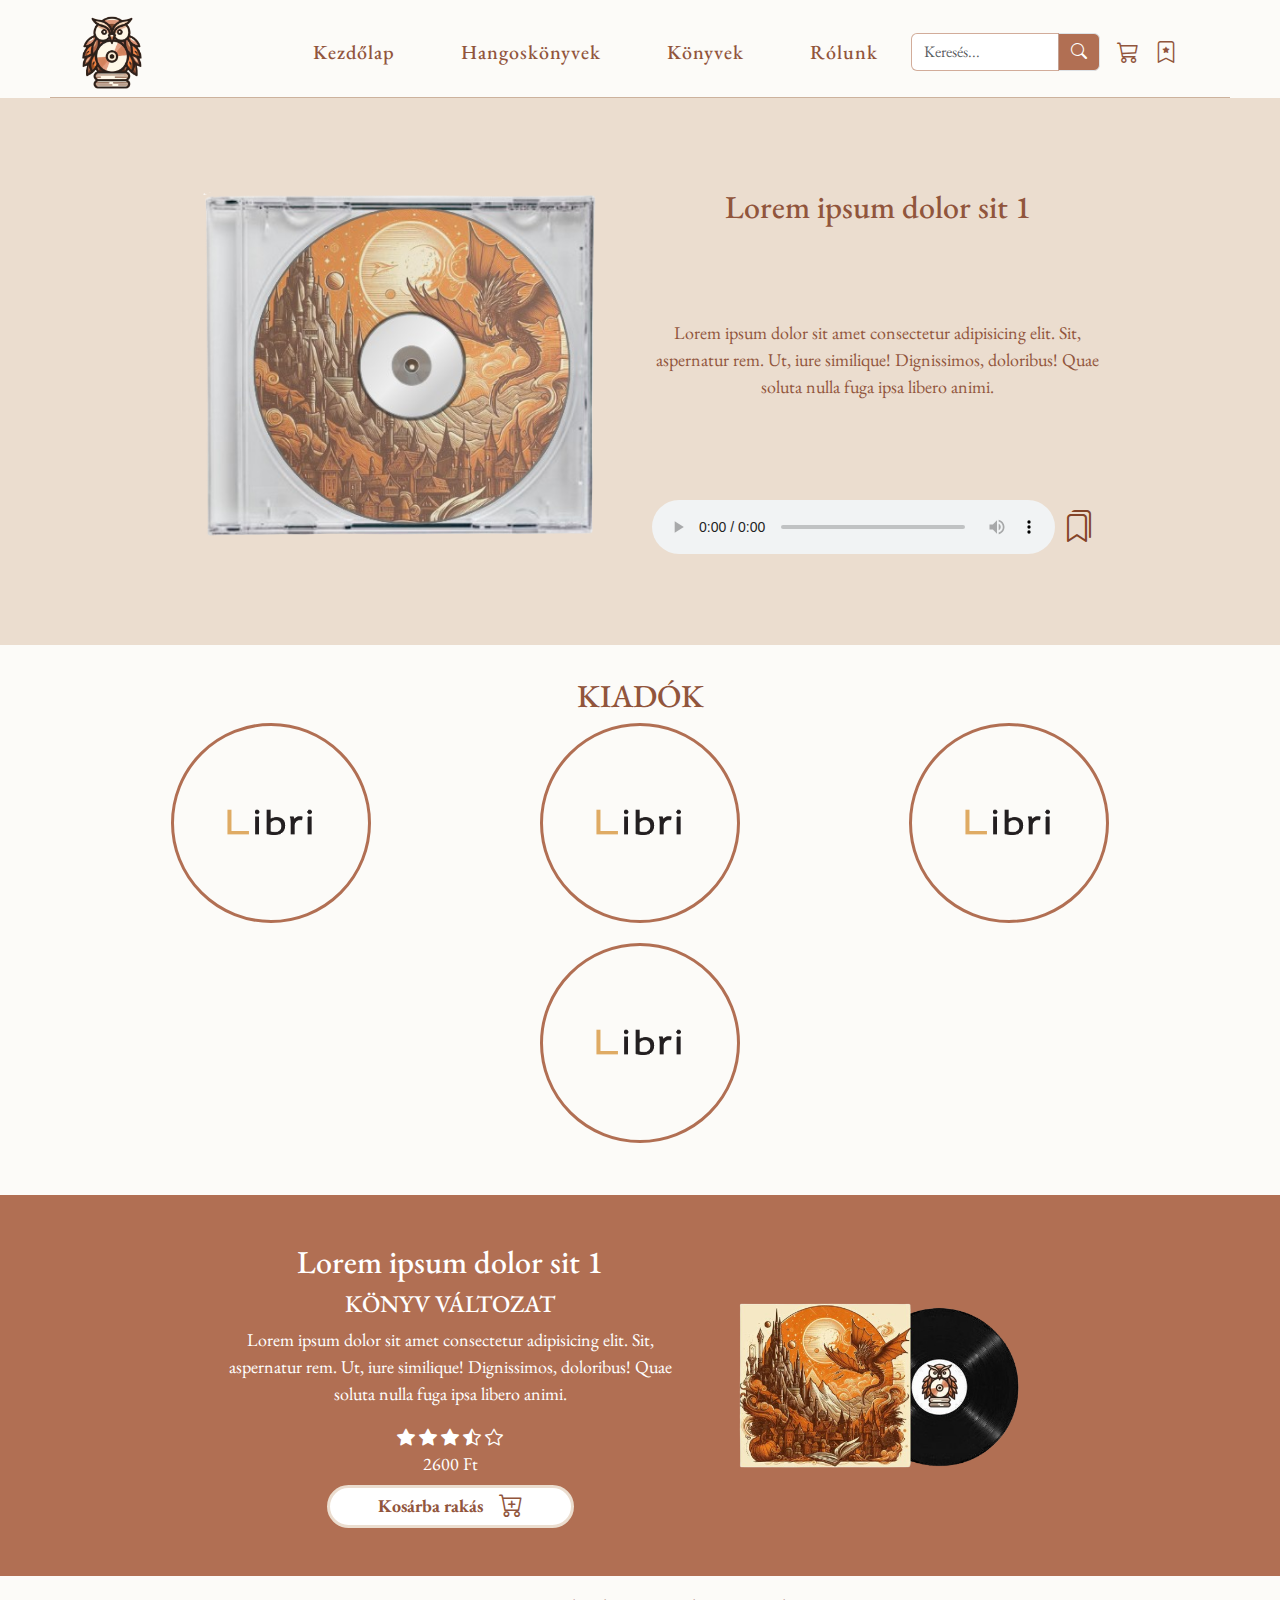
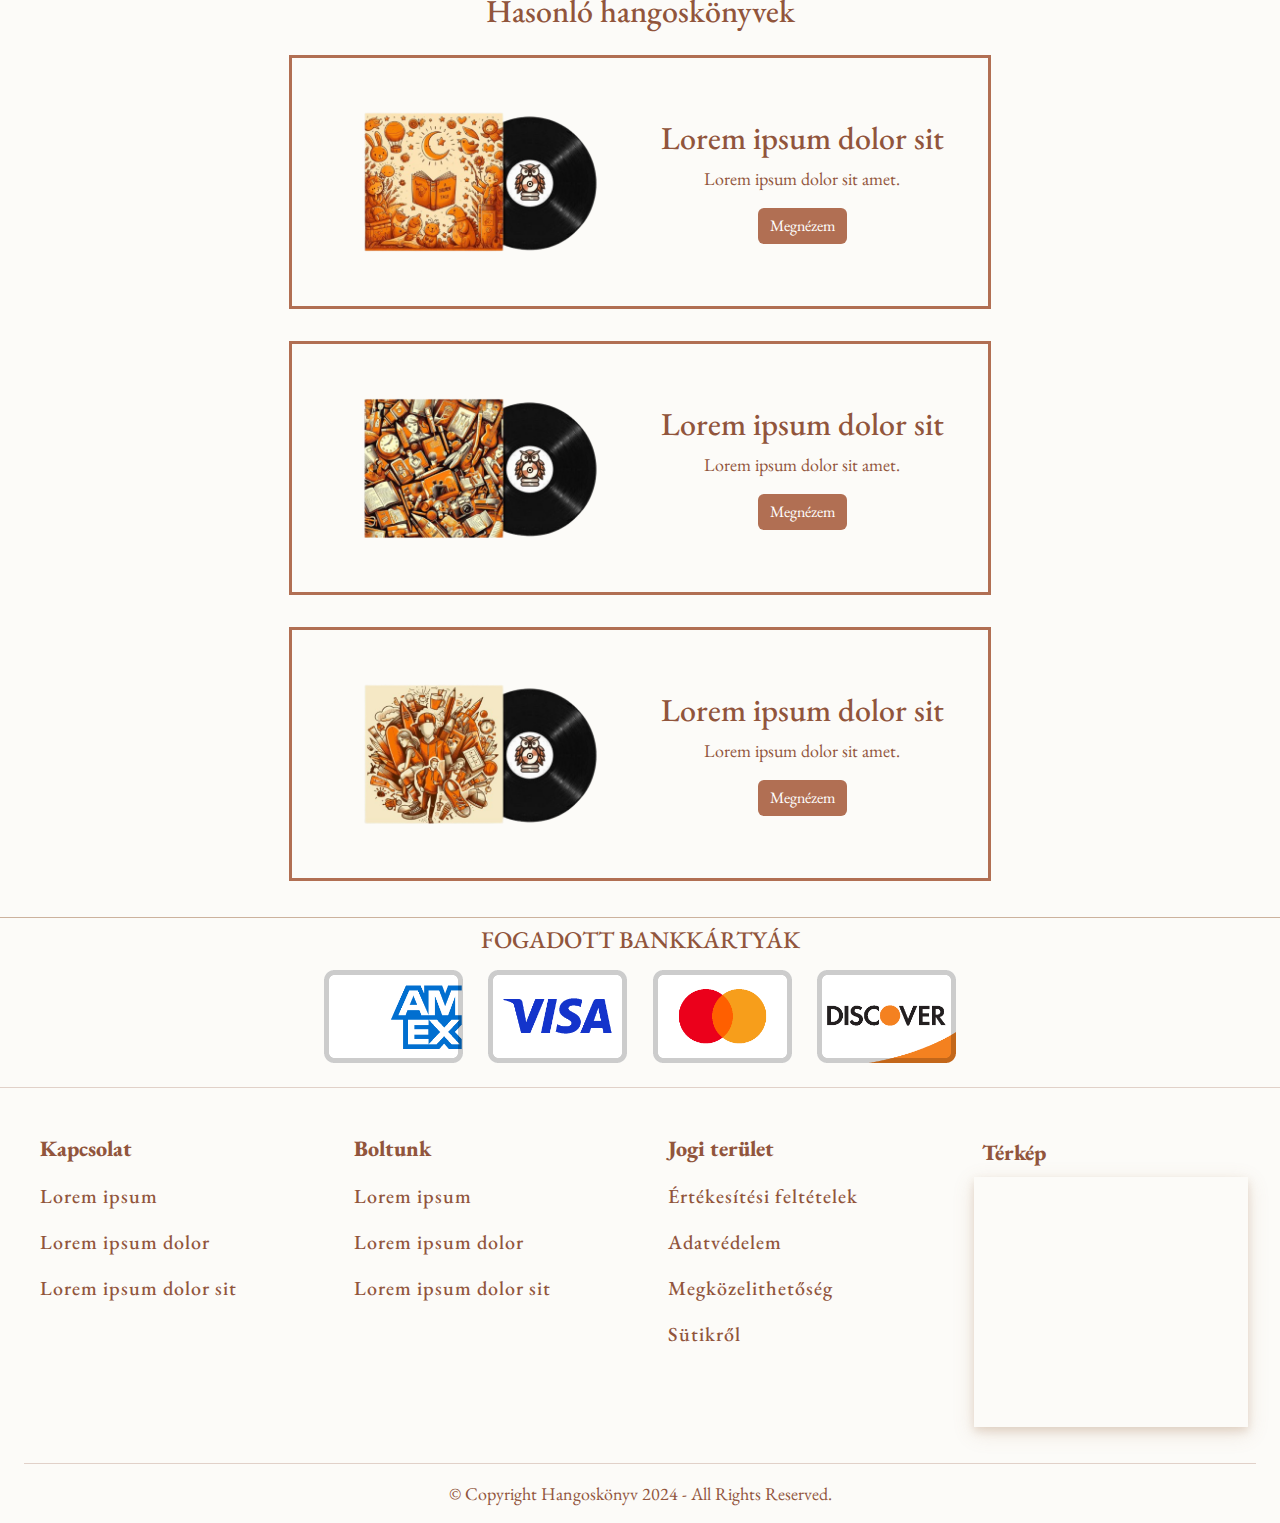
==== audiobook1.html @ 07ead115 "Kosár és toastok" ====
<!DOCTYPE html>
<html lang="hu">

<head>
    <meta charset="UTF-8">
    <meta name="viewport" content="width=device-width, initial-scale=1.0">
    <title>Hangoskönyv projekt</title>
    <link rel="stylesheet" href="css/bootstrap.min.css">
    <link rel="stylesheet" href="css/style.css">
    <link rel="stylesheet" href="https://cdn.jsdelivr.net/npm/bootstrap-icons@1.11.3/font/bootstrap-icons.min.css">
</head>

<body>
    <header>
        <nav class="navbar navbar-expand-lg pb-0">
            <div class="container-fluid">
                <div class="row w-100">
                    <div
                        class="mobileLogo text-center justify-content-center my-2 ps-4 d-lg-none d-sm-block d-md-block d-xs-block">
                        <a class="navbar-brand" href="index.html"><img src="img/INDEXLOGO.png" alt="LOGO"
                                width="60px"></a>
                    </div>
                    <button class="navbar-toggler" type="button" data-bs-toggle="collapse"
                        data-bs-target="#navbarNavDropdown" aria-controls="navbarNavDropdown" aria-expanded="false"
                        aria-label="Toggle navigation">
                        <span class="navbar-toggler-icon me-auto"></span>
                    </button>

                    <div class="collapse navbar-collapse" id="navbarNavDropdown">
                        <div
                            class="logo text-center justify-content-center my-2 d-lg-block d-sm-none d-md-none d-xs-none">
                            <a class="navbar-brand" href="index.html"><img src="img/INDEXLOGO.png" alt="LOGO"
                                    width="60px"></a>
                        </div>
                        <ul class="navbar-nav text-center ms-auto">
                            <li class="nav-item">
                                <a class="nav-link active" href="index.html">Kezdőlap</a>
                            </li>
                            <li class="nav-item">
                                <a class="nav-link" href="categories.html">Hangoskönyvek</a>
                            </li>
                            <li class="nav-item">
                                <a class="nav-link" href="categories.html">Könyvek</a>
                            </li>
                            <li class="nav-item">
                                <a class="nav-link" href="index.html#aboutus">Rólunk</a>
                            </li>
                        </ul>

                        <div class="col-lg-2 d-lg-block d-sm-none d-md-none d-xs-none MainSearch">
                            <div class="input-group">
                                <input type="text" class="form-control" placeholder="Keresés..." aria-label="Keresés..."
                                    aria-describedby="SearchBar">
                                <span class="input-group-text" id="SearchBar"><i class="bi bi-search"></i></span>
                            </div>
                        </div>
                        <div
                            class="col-sm-12 col-md-12 col-lg-1 d-lg-block d-sm-none d-md-none d-xs-none MainSearchIcon">
                            <span class="nav-icons d-flex justify-content-center">
                                <a href="cart.html"><i class="bi bi-cart3 mx-2"></i></a>
                                <a data-bs-toggle="offcanvas" href="#bookmarks" role="button"
                                    aria-controls="bookmarks"><i class="bi bi-bookmark-star mx-2"></i></a>
                            </span>
                        </div>

                    </div>
                    <div class="MobileSearch d-lg-none d-sm-block d-md-block d-xs-block my-3">
                        <div class="col-sm-12 col-md-12 ">
                            <div class="input-group">
                                <input type="text" class="form-control" placeholder="Keresés..." aria-label="Keresés..."
                                    aria-describedby="SearchBar">
                                <span class="input-group-text" id="SearchBar"><i class="bi bi-search"></i></span>
                            </div>
                        </div>
                        <div class="col-sm-12 col-md-12 mobileSearch">
                            <span class="nav-icons d-flex justify-content-center pt-2">
                                <a href="cart.html"><i class="bi bi-cart3 mx-2"></i></a>
                                <a data-bs-toggle="offcanvas" href="#bookmarks" role="button"
                                    aria-controls="bookmarks"><i class="bi bi-bookmark-star mx-2"></i></a>
                            </span>
                        </div>
                    </div>
                </div>
            </div>
        </nav>
    </header>

    <main>
        <section class="container-fluid audiobook p-5 mb-3">
            <div class="container">
                <div class="row justify-content-center">
                    <div class="col-lg-5 col-md-7 col-12 text-center">
                        <img id="audiobookImg" src="img/fantasy-cd.png" width="100%" alt="Hangoskönyv"
                            title="Hangoskönyv">
                    </div>
                    <div
                        class="col-lg-5 col-md-5 col-12 d-flex flex-column justify-content-around align-items-center text-center">
                        <h2 id="audiobookName">Lorem ipsum dolor sit 1</h2>
                        <p>Lorem ipsum dolor sit amet consectetur adipisicing elit. Sit, aspernatur rem. Ut, iure
                            similique! Dignissimos, doloribus! Quae soluta nulla fuga ipsa libero animi.</p>
                        <div class="d-flex w-100">
                            <audio controls class="w-100">
                                <source src="" type="audio/wav">
                                A böngészője nem támogatja a hang lejátszást.
                            </audio>
                            <div class="my-auto pt-2">
                                <h2 class="addBookmark"><button class="mx-2" onclick="addBookmark()"><i
                                            class="bi bi-bookmarks me-auto"></i></button></h2>
                                <h2 class="removeBookmark"><button class="mx-2" onclick="addBookmark()"><i
                                            class="bi bi-bookmarks-fill me-auto"></i></button></h2>
                            </div>
                        </div>
                    </div>
                </div>
            </div>
        </section>

        <section class="container publishers text-center p-3">
            <h2>Kiadók</h2>
            <div class="d-flex justify-content-around publisher-imgs flex-wrap">
                <div><img src="img/publisher.png" alt="Libri" title="Libri"></div>
                <div><img src="img/publisher.png" alt="Libri" title="Libri"></div>
                <div><img src="img/publisher.png" alt="Libri" title="Libri"></div>
                <div><img src="img/publisher.png" alt="Libri" title="Libri"></div>
            </div>
        </section>

        <section class="container-fluid book p-5 my-3">
            <div class="container">
                <div class="row justify-content-center">
                    <div
                        class="col-lg-5 col-md-6 col-12 order-md-1 order-2 d-flex flex-column justify-content-around align-items-center text-center">
                        <div>
                            <h2 id="bookName">Lorem ipsum dolor sit 1</h2>
                            <h4>Könyv változat</h4>
                        </div>
                        <p>Lorem ipsum dolor sit amet consectetur adipisicing elit. Sit, aspernatur rem. Ut, iure
                            similique! Dignissimos, doloribus! Quae soluta nulla fuga ipsa libero animi.</p>
                        <div>
                            <i class="bi bi-star-fill"></i>
                            <i class="bi bi-star-fill"></i>
                            <i class="bi bi-star-fill"></i>
                            <i class="bi bi-star-half"></i>
                            <i class="bi bi-star"></i>
                            <p class="m-0"><span id="bookPrice">2600</span> Ft</p>
                            <button class="addToCart text-center d-flex justify-content-center px-5 py-1 mt-2"
                                onclick="addToCart()">
                                <p class="mb-0">Kosárba rakás</p>
                                <div>
                                    <h4 class="mb-0"><i class="bi bi-cart-plus ps-3"></i></h4>
                                </div>
                            </button>
                        </div>
                    </div>
                    <div class="col-lg-4 col-md-6 col-12 text-center order-md-2 order-1 d-flex align-items-center">
                        <img id="bookImg" src="img/fantasy-album.png" width="100%" alt="Hangoskönyv"
                            title="Hangoskönyv">
                    </div>
                </div>
            </div>
        </section>

        <section class="container smallcont text-center suggestions d-flex flex-column align-items-center">
            <h2>Hasonló hangoskönyvek</h2>

            <article class="d-flex p-4 my-3 w-75">
                <div class="container">
                    <div class="row justify-content-center">
                        <div class="col-lg-6 col-md-6 col-sm-12 text-center">
                            <div class="d-flex">
                                <div class="ms-auto"><img src="img/child-album.png" width="100%" alt="Hangoskönyv"
                                        title="Hangoskönyv"></div>
                            </div>
                        </div>
                        <div class="col-lg-6 col-md-6 col-sm-12 text-center d-flex align-items-center">
                            <div class="d-flex align-items-center flex-column justify-content-center w-100">
                                <h2>Lorem ipsum dolor sit</h2>
                                <p>Lorem ipsum dolor sit amet.</p>
                                <button type="button" class="btn btn-primary">Megnézem</button>
                            </div>
                        </div>
            </article>

            <article class="d-flex p-4 my-3 w-75">
                <div class="container">
                    <div class="row justify-content-center">
                        <div class="col-lg-6 col-md-6 col-sm-12 text-center">
                            <div class="d-flex">
                                <div class="ms-auto"><img src="img/fiction-album.png" width="100%" alt="Hangoskönyv"
                                        title="Hangoskönyv"></div>
                            </div>
                        </div>
                        <div class="col-lg-6 col-md-6 col-sm-12 text-center d-flex align-items-center">
                            <div class="d-flex align-items-center flex-column justify-content-center w-100">
                                <h2>Lorem ipsum dolor sit</h2>
                                <p>Lorem ipsum dolor sit amet.</p>
                                <button type="button" class="btn btn-primary">Megnézem</button>
                            </div>
                        </div>
            </article>

            <article class="d-flex p-4 my-3 w-75">
                <div class="container">
                    <div class="row justify-content-center">
                        <div class="col-lg-6 col-md-6 col-sm-12 text-center">
                            <div class="d-flex">
                                <div class="ms-auto"><img src="img/teen-album.png" width="100%" alt="Hangoskönyv"
                                        title="Hangoskönyv"></div>
                            </div>
                        </div>
                        <div class="col-lg-6 col-md-6 col-sm-12 text-center d-flex align-items-center">
                            <div class="d-flex align-items-center flex-column justify-content-center w-100">
                                <h2>Lorem ipsum dolor sit</h2>
                                <p>Lorem ipsum dolor sit amet.</p>
                                <button type="button" class="btn btn-primary">Megnézem</button>
                            </div>
                        </div>
            </article>


        </section>
    </main>

    <footer>
        <h4 class="text-center pt-2">Fogadott bankkártyák</h4>
        <div class="d-flex p-2 justify-content-center container-fluid cards">
            <div><img src="img/card1.png" alt="American Express Card" title="American Express"></div>
            <div><img src="img/card2.png" alt="VISA Card" title="VISA"></div>
            <div><img src="img/card3.png" alt="Mastercard Card" title="Mastercard"></div>
            <div><img src="img/card4.png" alt="Discover Card" title="Discover"></div>
        </div>
        <hr>
        <div class="container-fluid row m-0">
            <div class="navbar navbar-expand-lg flex-lg-column col-12 col-lg-3">
                <a class="navbar-brand" href="#">Kapcsolat</a>
                <button class="navbar-toggler ms-auto" type="button" data-bs-toggle="collapse" data-bs-target="#footer1"
                    aria-controls="navbarNav" aria-expanded="false" aria-label="Toggle navigation">
                    <span class="navbar-toggler-icon"></span>
                </button>
                <div class="collapse navbar-collapse justify-content-around" id="footer1">
                    <ul class="navbar-nav">
                        <li class="nav-item">
                            <a class="nav-link" href="#">Lorem ipsum</a>
                        </li>
                        <li class="nav-item">
                            <a class="nav-link" href="#">Lorem ipsum dolor</a>
                        </li>
                        <li class="nav-item">
                            <a class="nav-link" href="#">Lorem ipsum dolor sit</a>
                        </li>
                    </ul>
                </div>
            </div>
            <div class="navbar navbar-expand-lg flex-lg-column col-12 col-lg-3">
                <a class="navbar-brand" href="#">Boltunk</a>
                <button class="navbar-toggler ms-auto" type="button" data-bs-toggle="collapse" data-bs-target="#footer2"
                    aria-controls="navbarNav" aria-expanded="false" aria-label="Toggle navigation">
                    <span class="navbar-toggler-icon"></span>
                </button>
                <div class="collapse navbar-collapse justify-content-around" id="footer2">
                    <ul class="navbar-nav">
                        <li class="nav-item">
                            <a class="nav-link" href="#">Lorem ipsum</a>
                        </li>
                        <li class="nav-item">
                            <a class="nav-link" href="#">Lorem ipsum dolor</a>
                        </li>
                        <li class="nav-item">
                            <a class="nav-link" href="#">Lorem ipsum dolor sit</a>
                        </li>
                    </ul>
                </div>
            </div>
            <div class="navbar navbar-expand-lg flex-lg-column col-12 col-lg-3">
                <a class="navbar-brand" href="#">Jogi terület</a>
                <button class="navbar-toggler ms-auto" type="button" data-bs-toggle="collapse" data-bs-target="#footer3"
                    aria-controls="navbarNav" aria-expanded="false" aria-label="Toggle navigation">
                    <span class="navbar-toggler-icon"></span>
                </button>
                <div class="collapse navbar-collapse justify-content-around" id="footer3">
                    <ul class="navbar-nav">
                        <li class="nav-item">
                            <a class="nav-link" href="#">Értékesítési feltételek</a>
                        </li>
                        <li class="nav-item">
                            <a class="nav-link" href="#">Adatvédelem</a>
                        </li>
                        <li class="nav-item">
                            <a class="nav-link" href="#">Megközelithetőség</a>
                        </li>
                        <li class="nav-item">
                            <a class="nav-link">Sütikről</a>
                        </li>
                    </ul>
                </div>
            </div>
            <div class="col-12 col-lg-3 pt-4 map d-flex flex-column">
                <a class="navbar-brand" href="#">Térkép</a>
                <iframe
                    src="https://www.google.com/maps/embed?pb=!1m18!1m12!1m3!1d2691.4176548340197!2d18.38548757633416!3d47.579117889874915!2m3!1f0!2f0!3f0!3m2!1i1024!2i768!4f13.1!3m3!1m2!1s0x476a40c530f93685%3A0x7ccc44f96f526432!2zQsOhbmtpIERvbsOhdCBUSVNaSyBLw7Z6cG9udGkgS8OpcHrFkWhlbHk!5e0!3m2!1sit!2sae!4v1708256215495!5m2!1sit!2sae"
                    width="600" height="450" style="border:0;" allowfullscreen="" loading="lazy"
                    referrerpolicy="no-referrer-when-downgrade"></iframe>
            </div>
            <div>
                <hr>
                <p class="text-center">&COPY; Copyright Hangoskönyv 2024 - All Rights Reserved.</p>
            </div>
        </div>
    </footer>

    <div class="offcanvas offcanvas-end" tabindex="-1" id="bookmarks" aria-labelledby="bookmarkLabel">
        <div class="offcanvas-header">
            <h5 class="offcanvas-title" id="bookmarkLabel">Könyvjelzők</h5>
            <button type="button" class="btn-close" data-bs-dismiss="offcanvas" aria-label="Close"></button>
        </div>
        <div class="offcanvas-body">
            <div class="bookmarkContainer"></div>
        </div>
    </div>

    <div class="toast-container position-fixed bottom-0 end-0 p-3">
        <div id="bookmarkToast" class="toast" role="alert" aria-live="assertive" aria-atomic="true">
            <div class="toast-body d-flex">
                <p class="m-0">A hangoskönyvet beraktuk a könyvjelzők közt.</p>
                <button type="button" class="btn-close btn-close-white ms-auto" data-bs-dismiss="toast" aria-label="Close"></button>
            </div>
        </div>
    </div>

    <script src="js/bootstrap.bundle.min.js"></script>
    <script src="js/script.js"></script>

</body>

</html>
---- css/style.css ----
/* szín ötletek
background-color: #f9f6ef;   border-bottom: 1px solid #A99788;  background-color: #998f85;  color: #f9f6ef; */
@import url('https://fonts.googleapis.com/css2?family=Cinzel:wght@400..900&family=EB+Garamond:ital,wght@0,400..800;1,400..800&family=Libre+Baskerville:ital,wght@0,400;0,700;1,400&family=Open+Sans:ital,wght@0,300..800;1,300..800&family=Oswald:wght@200..700&family=Quattrocento+Sans:ital,wght@0,400;0,700;1,400;1,700&family=Raleway:wght@300;600&display=swap');
body, .comments img, .cards img, footer iframe{
    width: 100%;
}

body{
    font-size: 18px;
    margin: 0px auto;
    font-family: "EB Garamond", serif;
    background-color: #f9f6ef77;
}

.categories-more {
   z-index: 2;
   background: rgb(249,246,239);
   background: linear-gradient(180deg, rgba(249,246,239,1) 1%, rgba(236,224,212,1) 24%, rgba(228, 217, 206, 0.849) 51%, rgba(239,227,215,1) 81%, rgba(249,246,239,1) 100%);
}

.cartItems td, .cartItems th {
    background-color: #f9f6ef77;
    border-color: #ebddcf;
}

.cartItems tbody tr, .cartItems tbody td {
    vertical-align: middle;
}

.cartItems button {
    border-color: #91553c;
    width: 40px;
    --bs-btn-hover-border-color: #91553c !important;
}

.cartItems button:hover {
    background-color: #ebddcf;
}

a.nav-link, .nav-icons a, body,.btn-light, .addToCart, .cartItems td, .cartItems th,.Top-Audio td,.Top-Audio th,#searchResults li a,#mobileSearchResults li a{
    color:  #91553c !important;
}

header, .choose-us h4{
    margin: 0px 50px;
}

header .navbar , .choose-us h4, .comment {
    border-bottom: 1px solid #a57a568f;
}
#mobileSearchResults{
    list-style-type: none;
    padding: 0;
     margin: 0;
     position: absolute;
}

#searchResults{
    list-style-type: none;
    padding: 0;
     margin: 0;
     position:absolute;
    width: 22%;
    }

#searchResults li a, #mobileSearchResults li a {
    padding: 10px;
    display: block;
  }

.publisher-imgs div {
    border-left: 1px solid #a57a568f;
    padding: 0 55px;
}

.publisher-imgs div:last-of-type {
    border-right: 1px solid #a57a568f;
}

.nav-link{
    font-weight: 500;
    font-style: normal;
    letter-spacing: 1px;
}

.nav-link, .index-ad,.quote p, .Top-Audio td,.Top-Audio th{
    font-size: 20px;
}

.nav-icons,.categories-card p, .index-ad i, button .btn-light,.quote,footer .navbar-brand,.mobileSearch i{
   font-size: 22px;
}

.nav-item,.index-ad button{
    padding: 0px 25px;
}

.categories h3{
    margin: 50px;
}
.navbar-toggler,.addToCart,#searchResults li a,#mobileSearchResults li a {
    background-color: #fff;}

.addToCart {
    background-color: #fff;
    border-radius: 25px;
    border: 3px solid #ebddcf;
}
   
.choose-us p, .choose-us h4{
    padding: 10px;
    margin: 10px;
} 

.index-ad h3, .choose-us h3,.categories h3,.AboutUs h3, .comment h3, .smallcont h3, footer h4, .publishers h2, .book h4, .categories-more h3, .main-title{
    text-transform: uppercase; 
}

.choose-us h3,.categories h3,.btn-light,.AboutUs h3,.carousel-caption, .addToCart, .cartList h2,.categories-more h3{
    font-weight: 700;
}

.choose-us h3,.categories h3,.btn-light,.AboutUs h3,.quote h4,.carousel-caption,.categories-more h3,.Top-Audio td,.Top-Audio th{
    font-family: "Cinzel", serif;
}

.index-ad h3,.quote h4{
    font-weight: 600;
}

.checkout .col-6, .checkout .col-3 {
    padding-bottom: 15px;
}

.checkoutCards img {
    width: 100px
}

.index-ad, .audiobook, .cartItems thead th, .checkout, .offcanvas-header, .bookmarkContainer article:hover {
    background-color: #ebddcf;
}

.comments article {
    background-color: #DFD8C5;
    margin: 30px 0;
}

.comments article:nth-child(odd) {
    border-radius: 30px 0 0 30px
}

.comments article:nth-child(even) {
    border-radius: 0 30px 30px 0
}

.container.smallcont {
    width: 960px;
}

.comments img {
    border-radius: 50%
}

.logo{
    margin-left: 20px;
}
.publishers img {
    object-fit: cover;
    object-position: 50%;
    width: 200px
}

.choose-us i::before, .publishers img {
    border-radius: 60%;
    font-size: 80px;
    align-items: center;
    padding: 30px;  

  }

.suggestions article, .choose-us i::before, .publishers img{
    border: 3px solid #b16f53;
}

.btn.more, .input-group-text,.quote, .book, .cartList, .cartList td, .cartList th, .suggestions button, .toast-container .toast {
background-color: #b16f53!important;
color: #ffffff!important;
}

.suggestions button {
    border: none !important
}

.cartFinal, .cartFinal th{
    background-color: #844429 !important;
}

.cartList td, .cartList th {
    border: none !important
}

  .form-control, .card, .navbar-toggler,#searchResults li a,#mobileSearchResults li a{
    border: 1px solid #aa634485;
    
  }
  .card{
    z-index: 3 !important;
  }

.choose-us h3{
    margin: 0px 10px;
}

.quote h4{
    font-weight: 300!important;
    margin: 20px 0px 10px 0px;
    padding: 30px 0px 30px 0px ;
}
.quote p{
    float: right;
    padding-right: 50px;
    font-style: italic;
}

#carouselExampleFade span{
    background-color: #DFD8C5 !important;
}

#carouselExampleFade button {
    margin: 0px -10%;
}

#carouselExampleFade {
    max-width: 300px;
    margin: 0 auto;
}

footer {
    border-top: 1px solid #a57a568f;
    margin-top: 20px;
}

.cards div {
    min-width: 50px;
    width: 13%;
    padding: 0 1%;
}

.cards img, .card-body h5, .bookmarkContainer a, .offcanvas-header {
    color: #91553c!important;
}

.bookmarkContainer a p {
    font-size: 20px;
}

.cards img:hover {
    filter: drop-shadow(0 0 10px rgba(165, 122, 86, 0.25));
}

footer a {
    color: #91553c !important;
    font-weight: 900;
}

footer li {
    padding: 0 !important;
}

footer .map, footer .navbar, span.carousel-control-prev-icon, span.carousel-control-next-icon {
    padding: 20px;
}

footer .navbar-expand-lg ul, footer .navbar, footer .collapse {
    align-items: flex-start !important;
}

footer .navbar-expand-lg ul {
    flex-direction: column !important;
}

footer .navbar-brand, .social-icons {
    padding: 8px;
}


footer iframe {
    height: 250px;
    margin: 0 auto;
    box-shadow: 0 4px 8px 0 rgba(165, 122, 86, 0.2), 0 6px 20px 0 rgba(165, 122, 86, 0.19);
}

.quote{
    background-image: url(../img/quote-background.png);
    background-repeat: no-repeat;
    background-size: cover;
    background-position: center center;
}

form button, span.carousel-control-prev-icon, span.carousel-control-next-icon {
    background-color:#91553c !important;
    border: #91553c !important;
}

.carousel-item img{
    height: 500px;
    width: 100%;
    object-fit: cover;
    object-position: center;
    opacity: 0.4;
}

.carousel-caption{
    color: #9b3c14;
    font-size: 30px;
    -webkit-text-stroke: 1px #000000;
}
.categories-more .card{
    width: 15rem;
}
.Top-Audio table{
    margin: 100px 0px;
}

span.carousel-control-prev-icon, span.carousel-control-next-icon{
    border-radius: 10px;
}
a, .nav-link, #searchResults li a,#mobileSearchResults li a{
    text-decoration: none;
}

.shelf{
    padding: 0px !important;
    width: 100%;
    height: 100px;
    z-index: 2;
    position: relative;
    bottom: 80px;
    opacity: 0.9;
    margin: 0px auto;
}

.shelf img{
    box-shadow: -1px 20px 14px -15px  rgba(0, 0, 0, 0.75);
    height: 100%;
  
}

.audiobook button {
    background-color: inherit;
    padding: 0;
    border: none;
    color: #844429;
}

.cartItems .removeItem {
    background-color: inherit;  
    padding: 0;
    border: none;
    width: 20px;
}

.toast-container {

}

.removeBookmark, .cartNone {
    display: none;
}

@media only screen and (max-width: 1570px) {
    .checkoutCards {
        width: 100% !important;
    }

    .checkoutCards div {
        padding-bottom: 20px;
    }
    .categories img{
        width: 60%;
    }
   
}

@media only screen and (max-width: 1400px) {
    .publisher-imgs div, .publisher-imgs div:last-of-type {
        border: none;
        padding-bottom: 20px;
    }
    .categories img{
        width: 70%;
    }
}

@media only screen and (max-width: 576px) {
    .container.smallcont {
        width: 100%;
    }

    .container.smallcont article {
        width: 100% !important;
    }

    .comments .img-holder {
        width: 150px;
        margin: 0 auto;
    }

    .comments article {
        border-radius: 30px !important;
    }

    #carouselExampleFade button {
        margin: 0px 5%;
    }
    .categories img{
        width: 50%;
    }
    .shelf img{
       display: none !important;

    }
    .logo, .MainSearch,.MainSearchIcon{
        display: none;
    }
}
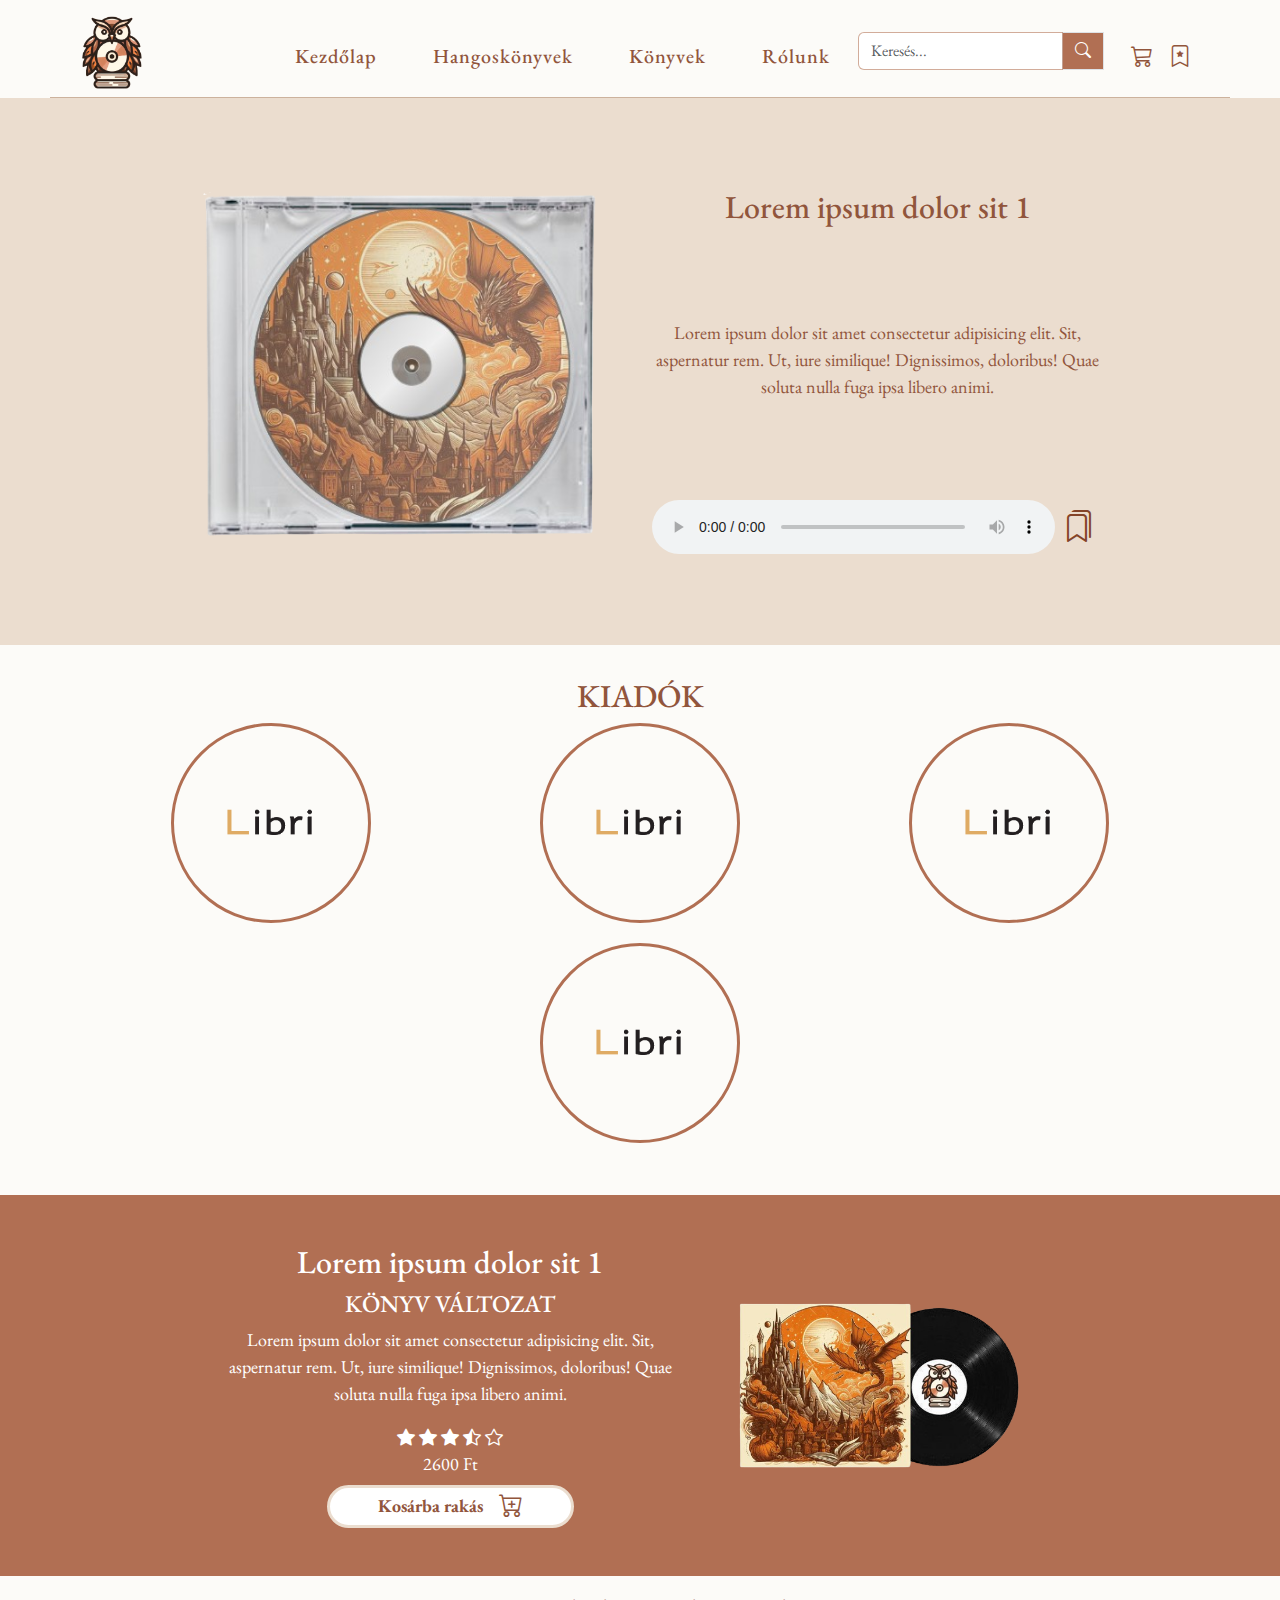
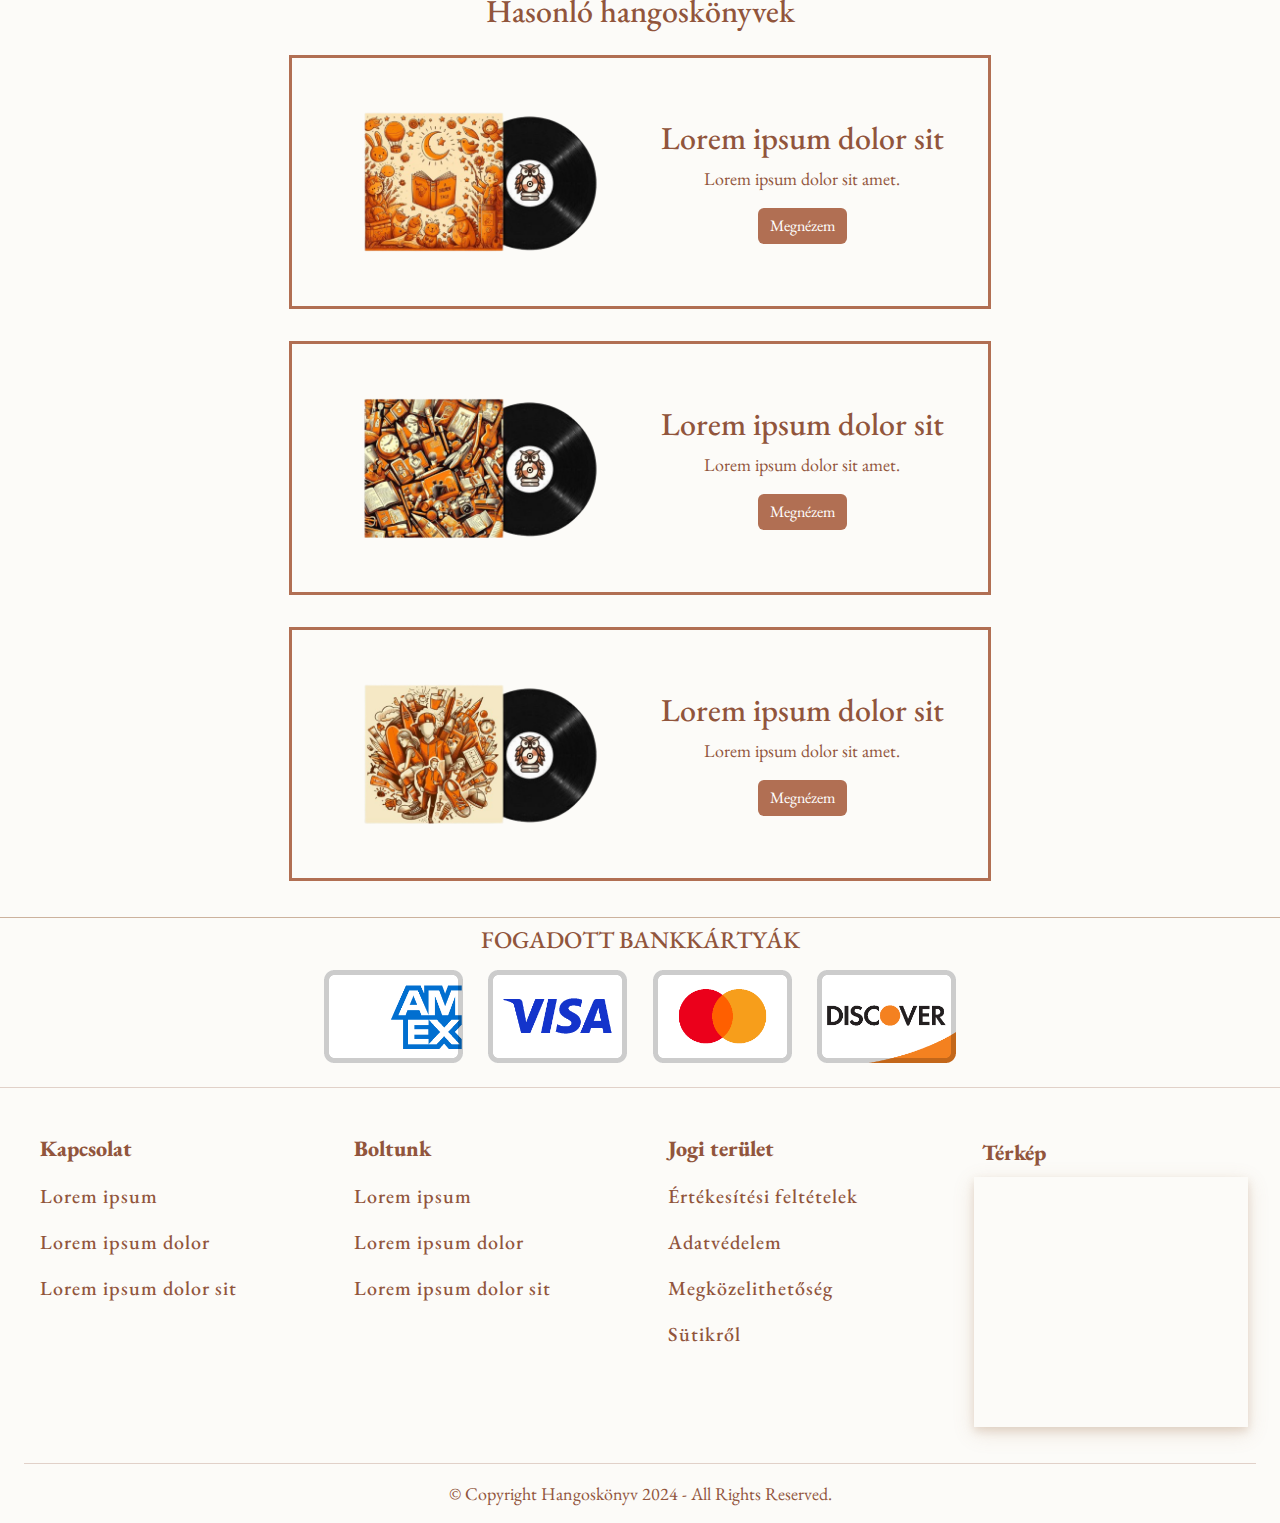
==== commit 3fcb086a: "Merge branch 'main' of https://github.com/VojcsekTunde/hangoskonyv_projekt" ====
--- a/audiobook1.html
+++ b/audiobook1.html
@@ -13,7 +13,7 @@
 <body>
     <header>
         <nav class="navbar navbar-expand-lg pb-0">
-            <div class="container-fluid">
+            <div class="container-fluid justify-content-center px-0">
                 <div class="row w-100">
                     <div
                         class="mobileLogo text-center justify-content-center my-2 ps-4 d-lg-none d-sm-block d-md-block d-xs-block">
@@ -32,7 +32,7 @@
                             <a class="navbar-brand" href="index.html"><img src="img/INDEXLOGO.png" alt="LOGO"
                                     width="60px"></a>
                         </div>
-                        <ul class="navbar-nav text-center ms-auto">
+                        <ul class="navbar-nav text-center ms-auto pt-2">
                             <li class="nav-item">
                                 <a class="nav-link active" href="index.html">Kezdőlap</a>
                             </li>
@@ -47,44 +47,32 @@
                             </li>
                         </ul>
 
-                        <div class="col-lg-2 d-lg-block d-sm-none d-md-none d-xs-none MainSearch">
-                            <div class="input-group">
-                                <input type="text" class="form-control" placeholder="Keresés..." aria-label="Keresés..."
-                                    aria-describedby="SearchBar">
-                                <span class="input-group-text" id="SearchBar"><i class="bi bi-search"></i></span>
-                            </div>
-                        </div>
-                        <div
-                            class="col-sm-12 col-md-12 col-lg-1 d-lg-block d-sm-none d-md-none d-xs-none MainSearchIcon">
-                            <span class="nav-icons d-flex justify-content-center">
-                                <a href="cart.html"><i class="bi bi-cart3 mx-2"></i></a>
-                                <a data-bs-toggle="offcanvas" href="#bookmarks" role="button"
-                                    aria-controls="bookmarks"><i class="bi bi-bookmark-star mx-2"></i></a>
-                            </span>
-                        </div>
-
-                    </div>
-                    <div class="MobileSearch d-lg-none d-sm-block d-md-block d-xs-block my-3">
-                        <div class="col-sm-12 col-md-12 ">
-                            <div class="input-group">
-                                <input type="text" class="form-control" placeholder="Keresés..." aria-label="Keresés..."
-                                    aria-describedby="SearchBar">
-                                <span class="input-group-text" id="SearchBar"><i class="bi bi-search"></i></span>
-                            </div>
-                        </div>
-                        <div class="col-sm-12 col-md-12 mobileSearch">
-                            <span class="nav-icons d-flex justify-content-center pt-2">
-                                <a href="cart.html"><i class="bi bi-cart3 mx-2"></i></a>
-                                <a data-bs-toggle="offcanvas" href="#bookmarks" role="button"
-                                    aria-controls="bookmarks"><i class="bi bi-bookmark-star mx-2"></i></a>
-                            </span>
+                       
+                    <div class="MainSearch my-3 p-0">
+                        <div class="row w-100">
+                            <div class="col-sm-12 col-md-12 col-lg-9">
+                                <div class="input-group">
+                                    <input type="text" class="form-control" placeholder="Keresés..." aria-label="Keresés..." id="searchInput">
+                                    <span class="input-group-text" id="SearchBar"><i class="bi bi-search"></i></span>
+                                    <div class="row w-100">
+                                        <ul id="searchResults"></ul>  </div>
+                                    </div>
+                                </div>
+                          
+                            <div class="col-sm-12 col-md-12 col-lg-3">
+                                <span class="nav-icons d-flex justify-content-center pt-2">
+                                    <a href="cart.html"><i class="bi bi-cart3 mx-2"></i></a>
+                                    <a data-bs-toggle="offcanvas" href="#bookmarks" role="button"
+                                        aria-controls="bookmarks"><i class="bi bi-bookmark-star mx-2"></i></a>
+                                </span>
+                            </div>
+                            </div>
                         </div>
                     </div>
                 </div>
             </div>
         </nav>
     </header>
-
     <main>
         <section class="container-fluid audiobook p-5 mb-3">
             <div class="container">
--- a/css/style.css
+++ b/css/style.css
@@ -45,25 +45,21 @@
     margin: 0px 50px;
 }
 
-header .navbar , .choose-us h4, .comment {
+header .navbar , .choose-us h4, .comment, #searchResults li a{
     border-bottom: 1px solid #a57a568f;
 }
-#mobileSearchResults{
-    list-style-type: none;
-    padding: 0;
-     margin: 0;
-     position: absolute;
-}
+
 
 #searchResults{
     list-style-type: none;
-    padding: 0;
      margin: 0;
-     position:absolute;
-    width: 22%;
-    }
-
-#searchResults li a, #mobileSearchResults li a {
+     padding: 0;
+     position: absolute;
+     background-color: #ffffff;
+     z-index: 2;
+    }
+
+#searchResults li a {
     padding: 10px;
     display: block;
   }
@@ -83,22 +79,22 @@
     letter-spacing: 1px;
 }
 
-.nav-link, .index-ad,.quote p, .Top-Audio td,.Top-Audio th{
+.nav-link, .index-ad,.quote p, .Top-Audio td,.Top-Audio th,#searchResults li a, .comments p{
     font-size: 20px;
 }
 
-.nav-icons,.categories-card p, .index-ad i, button .btn-light,.quote,footer .navbar-brand,.mobileSearch i{
+.nav-icons,.categories-card p, .index-ad i, button .btn-light,.quote,footer .navbar-brand{
    font-size: 22px;
 }
 
 .nav-item,.index-ad button{
-    padding: 0px 25px;
+    padding: 0px 20px;
 }
 
 .categories h3{
     margin: 50px;
 }
-.navbar-toggler,.addToCart,#searchResults li a,#mobileSearchResults li a {
+.navbar-toggler,.addToCart{
     background-color: #fff;}
 
 .addToCart {
@@ -199,7 +195,7 @@
     border: none !important
 }
 
-  .form-control, .card, .navbar-toggler,#searchResults li a,#mobileSearchResults li a{
+  .form-control, .card, .navbar-toggler{
     border: 1px solid #aa634485;
     
   }
@@ -345,6 +341,9 @@
     height: 100%;
   
 }
+.collapse.show{
+    padding: 0px;
+}
 
 .audiobook button {
     background-color: inherit;
@@ -420,7 +419,4 @@
        display: none !important;
 
     }
-    .logo, .MainSearch,.MainSearchIcon{
-        display: none;
-    }
 }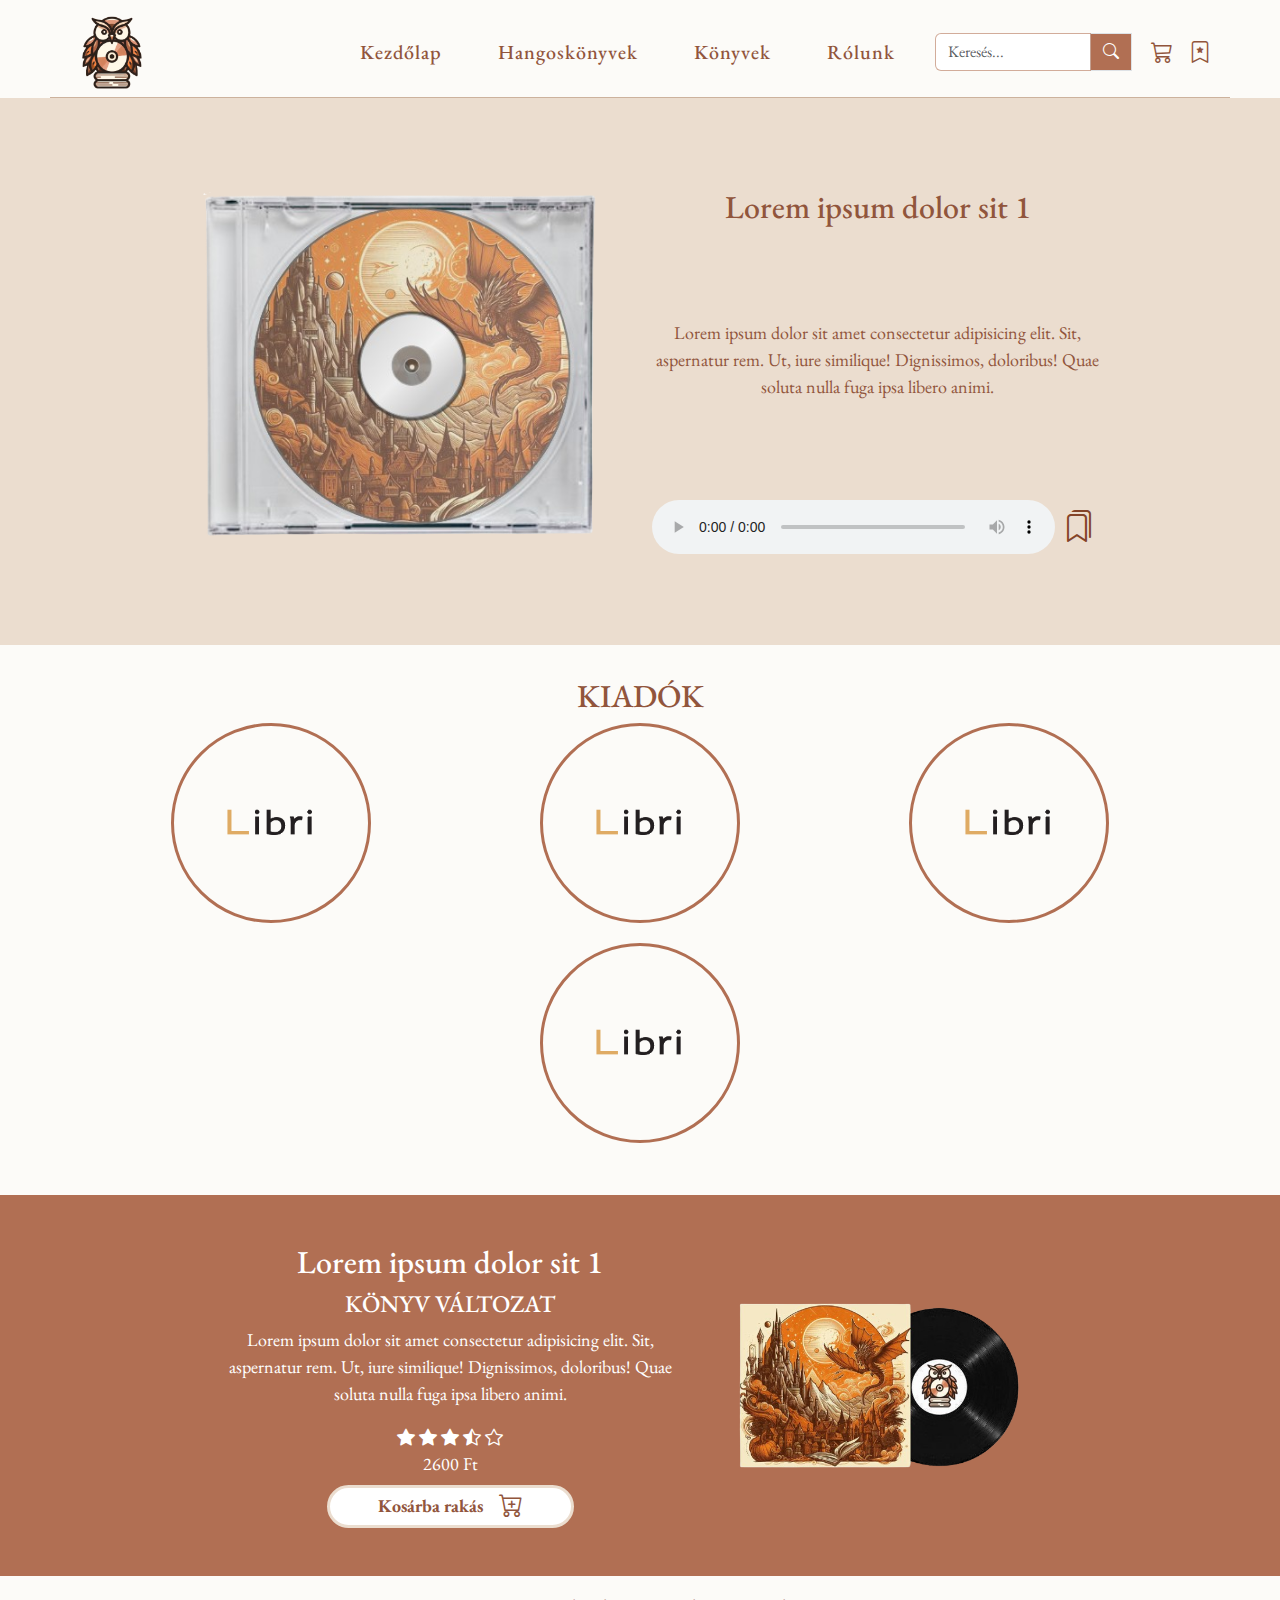
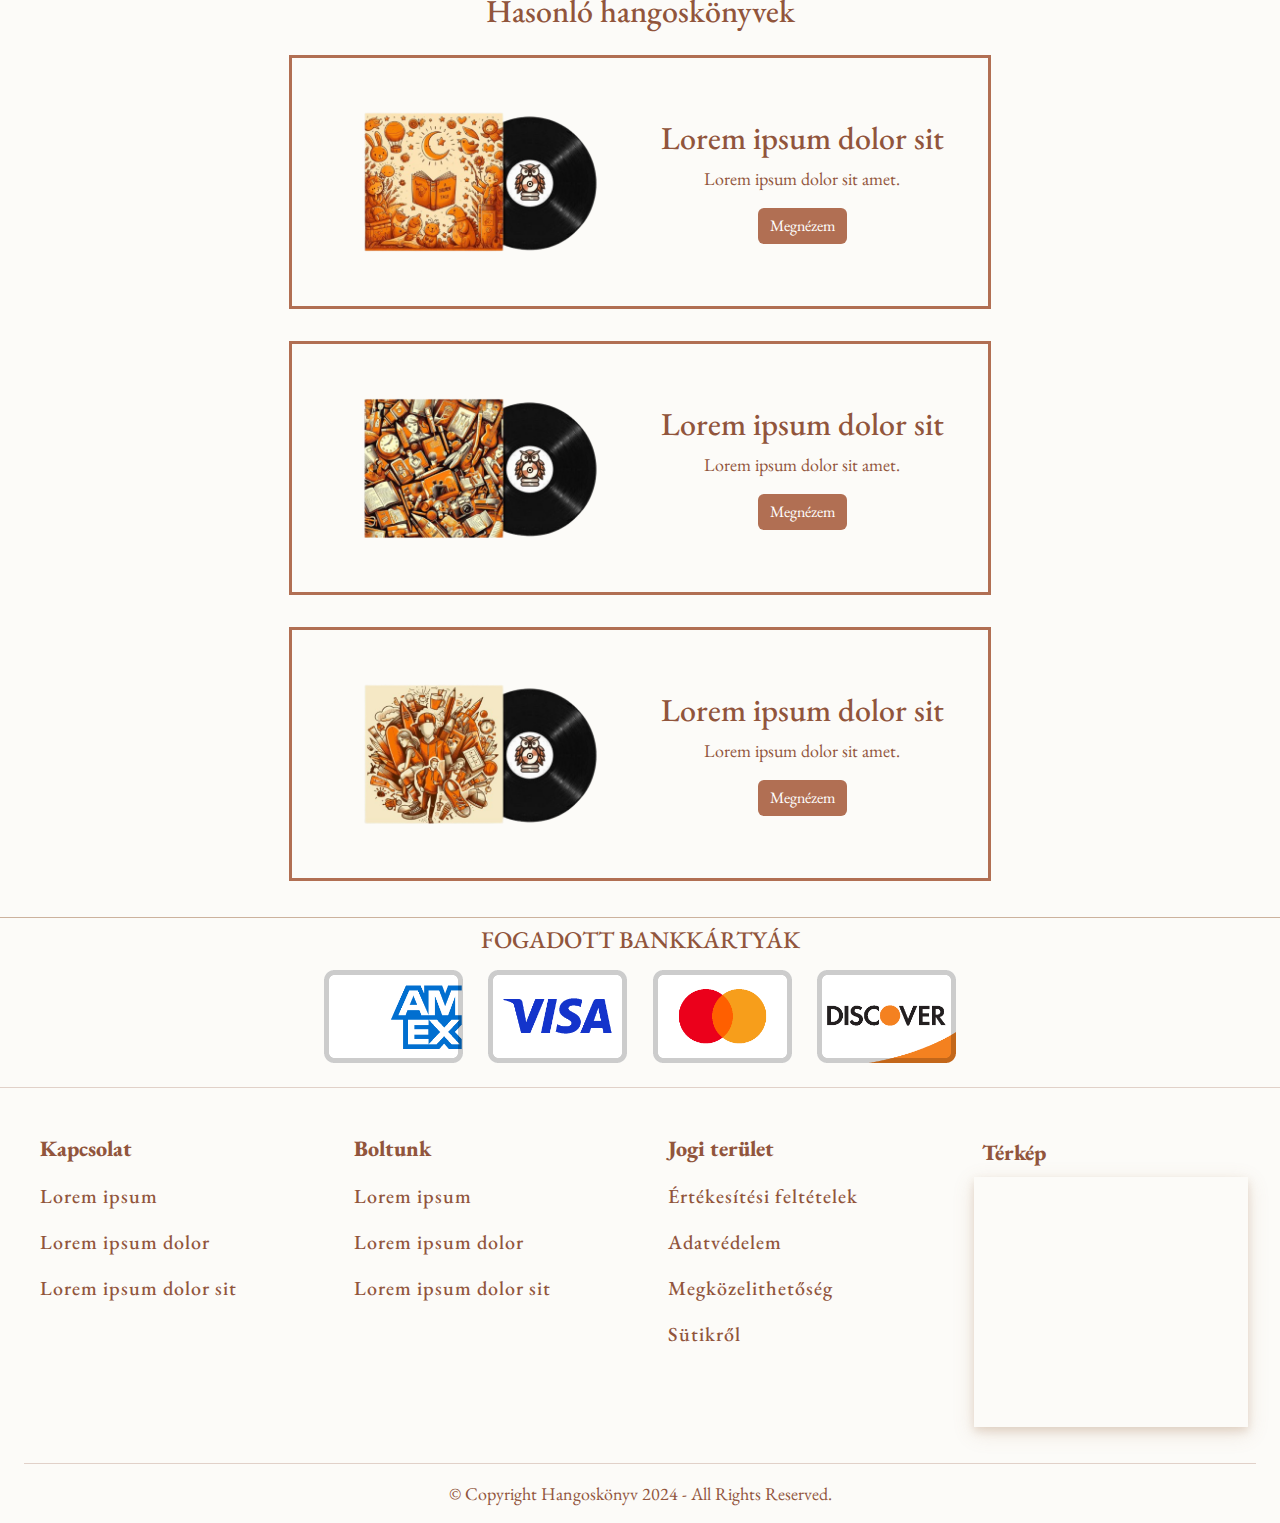
==== commit 1f3f0ce0: "keresősáv kihelyezése - hamburger menünél" ====
--- a/audiobook1.html
+++ b/audiobook1.html
@@ -20,19 +20,18 @@
                         <a class="navbar-brand" href="index.html"><img src="img/INDEXLOGO.png" alt="LOGO"
                                 width="60px"></a>
                     </div>
-                    <button class="navbar-toggler" type="button" data-bs-toggle="collapse"
+                    <button class="navbar-toggler mb-3" type="button" data-bs-toggle="collapse"
                         data-bs-target="#navbarNavDropdown" aria-controls="navbarNavDropdown" aria-expanded="false"
                         aria-label="Toggle navigation">
                         <span class="navbar-toggler-icon me-auto"></span>
                     </button>
 
-                    <div class="collapse navbar-collapse" id="navbarNavDropdown">
-                        <div
-                            class="logo text-center justify-content-center my-2 d-lg-block d-sm-none d-md-none d-xs-none">
+                    <div class="collapse navbar-collapse col-lg-6" id="navbarNavDropdown">
+                        <div class="logo text-center justify-content-center my-2 d-lg-block d-sm-none d-md-none d-xs-none">
                             <a class="navbar-brand" href="index.html"><img src="img/INDEXLOGO.png" alt="LOGO"
                                     width="60px"></a>
                         </div>
-                        <ul class="navbar-nav text-center ms-auto pt-2">
+                        <ul class="navbar-nav text-center ms-auto">
                             <li class="nav-item">
                                 <a class="nav-link active" href="index.html">Kezdőlap</a>
                             </li>
@@ -46,12 +45,9 @@
                                 <a class="nav-link" href="index.html#aboutus">Rólunk</a>
                             </li>
                         </ul>
-
-                       
-                    <div class="MainSearch my-3 p-0">
-                        <div class="row w-100">
-                            <div class="col-sm-12 col-md-12 col-lg-9">
-                                <div class="input-group">
+                    </div>
+                            <div class="col-sm-12 col-md-12 col-lg-2 d-flex align-items-center p-0">
+                                <div class="input-group me-auto">
                                     <input type="text" class="form-control" placeholder="Keresés..." aria-label="Keresés..." id="searchInput">
                                     <span class="input-group-text" id="SearchBar"><i class="bi bi-search"></i></span>
                                     <div class="row w-100">
@@ -59,20 +55,19 @@
                                     </div>
                                 </div>
                           
-                            <div class="col-sm-12 col-md-12 col-lg-3">
-                                <span class="nav-icons d-flex justify-content-center pt-2">
+                            <div class="col-sm-12 col-md-12 col-lg-1 d-flex align-items-center justify-content-center">
+                                <span class="nav-icons d-flex">
                                     <a href="cart.html"><i class="bi bi-cart3 mx-2"></i></a>
                                     <a data-bs-toggle="offcanvas" href="#bookmarks" role="button"
                                         aria-controls="bookmarks"><i class="bi bi-bookmark-star mx-2"></i></a>
                                 </span>
                             </div>
                             </div>
-                        </div>
-                    </div>
                 </div>
             </div>
         </nav>
     </header>
+
     <main>
         <section class="container-fluid audiobook p-5 mb-3">
             <div class="container">
--- a/css/style.css
+++ b/css/style.css
@@ -64,6 +64,11 @@
     display: block;
   }
 
+  .form-control {
+    box-shadow: none !important;
+
+}
+
 .publisher-imgs div {
     border-left: 1px solid #a57a568f;
     padding: 0 55px;
@@ -196,7 +201,7 @@
 }
 
   .form-control, .card, .navbar-toggler{
-    border: 1px solid #aa634485;
+    border: 1px solid #aa634485!important;
     
   }
   .card{
@@ -293,7 +298,7 @@
     background-position: center center;
 }
 
-form button, span.carousel-control-prev-icon, span.carousel-control-next-icon {
+form button, span.carousel-control-prev-icon, span.carousel-control-next-icon,.carousel-indicators button {
     background-color:#91553c !important;
     border: #91553c !important;
 }
@@ -359,9 +364,6 @@
     width: 20px;
 }
 
-.toast-container {
-
-}
 
 .removeBookmark, .cartNone {
     display: none;
@@ -391,6 +393,16 @@
     }
 }
 
+@media only screen and (max-width: 990px) {
+    .input-group{
+        padding: 20px 0px;
+    }
+    .nav-icons{
+        padding-bottom: 20px;
+        font-size: 24px;
+    }
+}
+
 @media only screen and (max-width: 576px) {
     .container.smallcont {
         width: 100%;
@@ -416,7 +428,9 @@
         width: 50%;
     }
     .shelf img{
-       display: none !important;
-
+       display: none !important; }
+
+    .navbar-collapse .logo{
+        display: none;
     }
 }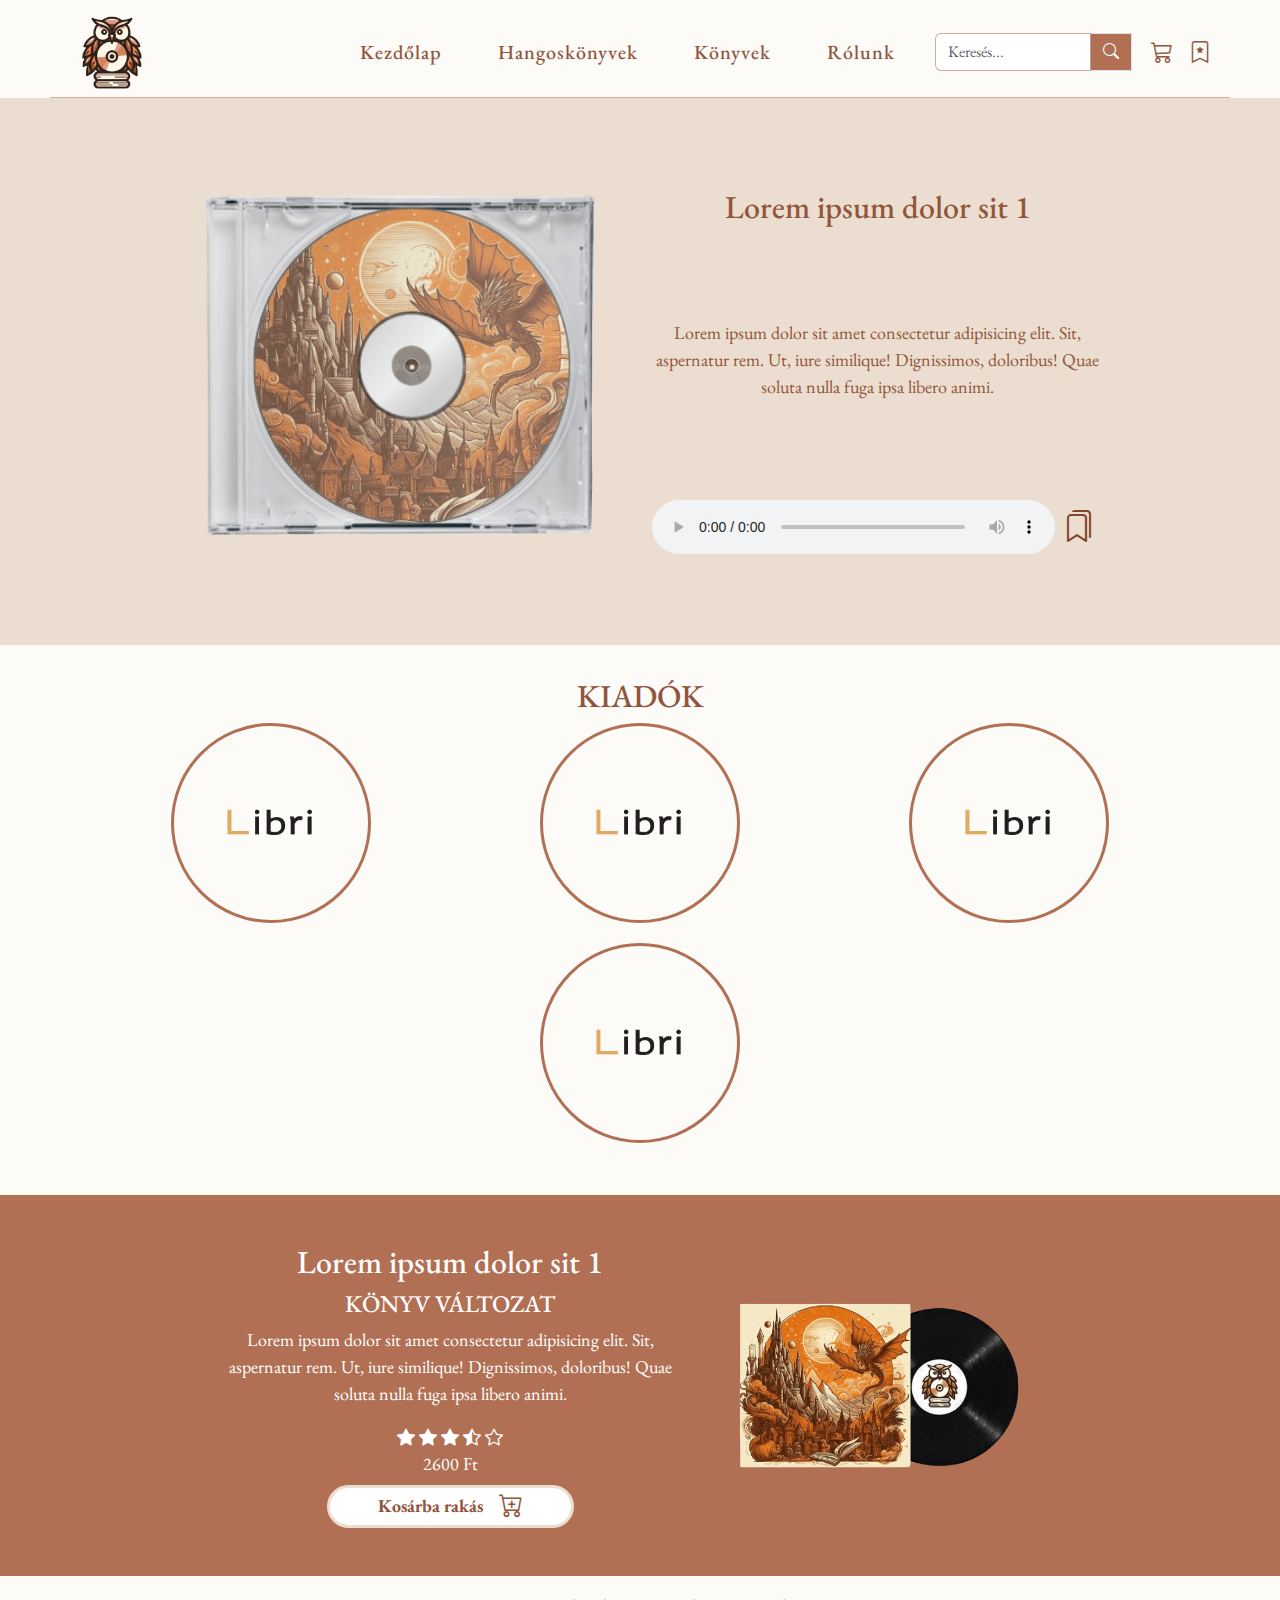
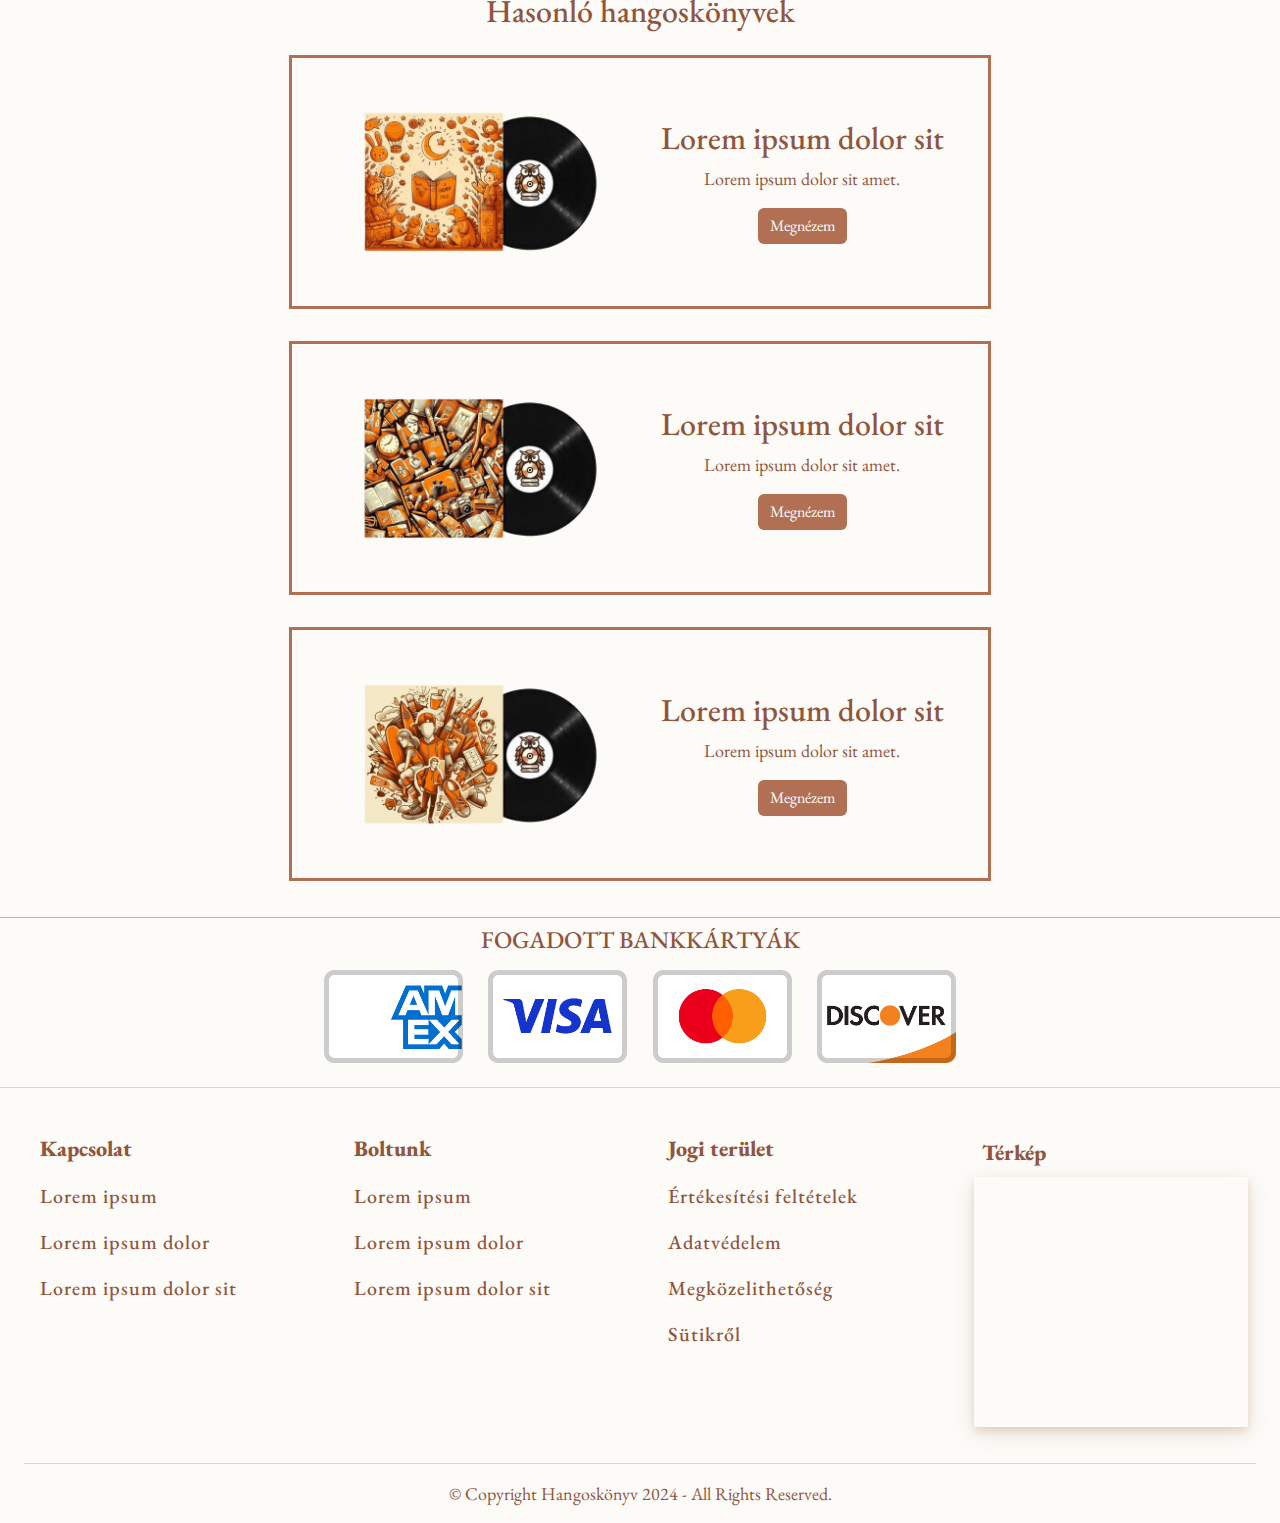
==== commit 6b655fcc: "Toast-ok" ====
--- a/audiobook1.html
+++ b/audiobook1.html
@@ -310,6 +310,15 @@
         </div>
     </div>
 
+    <div class="toast-container position-fixed bottom-0 end-0 p-3">
+        <div id="addCartToast" class="toast" role="alert" aria-live="assertive" aria-atomic="true">
+            <div class="toast-body d-flex">
+                <p class="m-0">A könyv sikeresen belett rakva a <a href="cart.html">kosárba</a>.</p>
+                <button type="button" class="btn-close btn-close-white ms-auto" data-bs-dismiss="toast" aria-label="Close"></button>
+            </div>
+        </div>
+    </div>
+
     <script src="js/bootstrap.bundle.min.js"></script>
     <script src="js/script.js"></script>
 
--- a/css/style.css
+++ b/css/style.css
@@ -188,6 +188,11 @@
 color: #ffffff!important;
 }
 
+.toast-container .toast a {
+    color: #ffffff!important;
+    font-weight: 700;
+}
+
 .suggestions button {
     border: none !important
 }
@@ -304,7 +309,7 @@
 }
 
 .carousel-item img{
-    height: 500px;
+    height: 700px;
     width: 100%;
     object-fit: cover;
     object-position: center;
@@ -391,6 +396,9 @@
     .categories img{
         width: 70%;
     }
+    .carousel-item img{
+        height: 500px;
+    }
 }
 
 @media only screen and (max-width: 990px) {
@@ -401,6 +409,7 @@
         padding-bottom: 20px;
         font-size: 24px;
     }
+   
 }
 
 @media only screen and (max-width: 576px) {
@@ -427,10 +436,15 @@
     .categories img{
         width: 50%;
     }
-    .shelf img{
+    .shelf-row{
        display: none !important; }
 
     .navbar-collapse .logo{
         display: none;
-    }
+    } 
+    
+    .carousel-item img{
+        height: 400px;
+    }
+
 }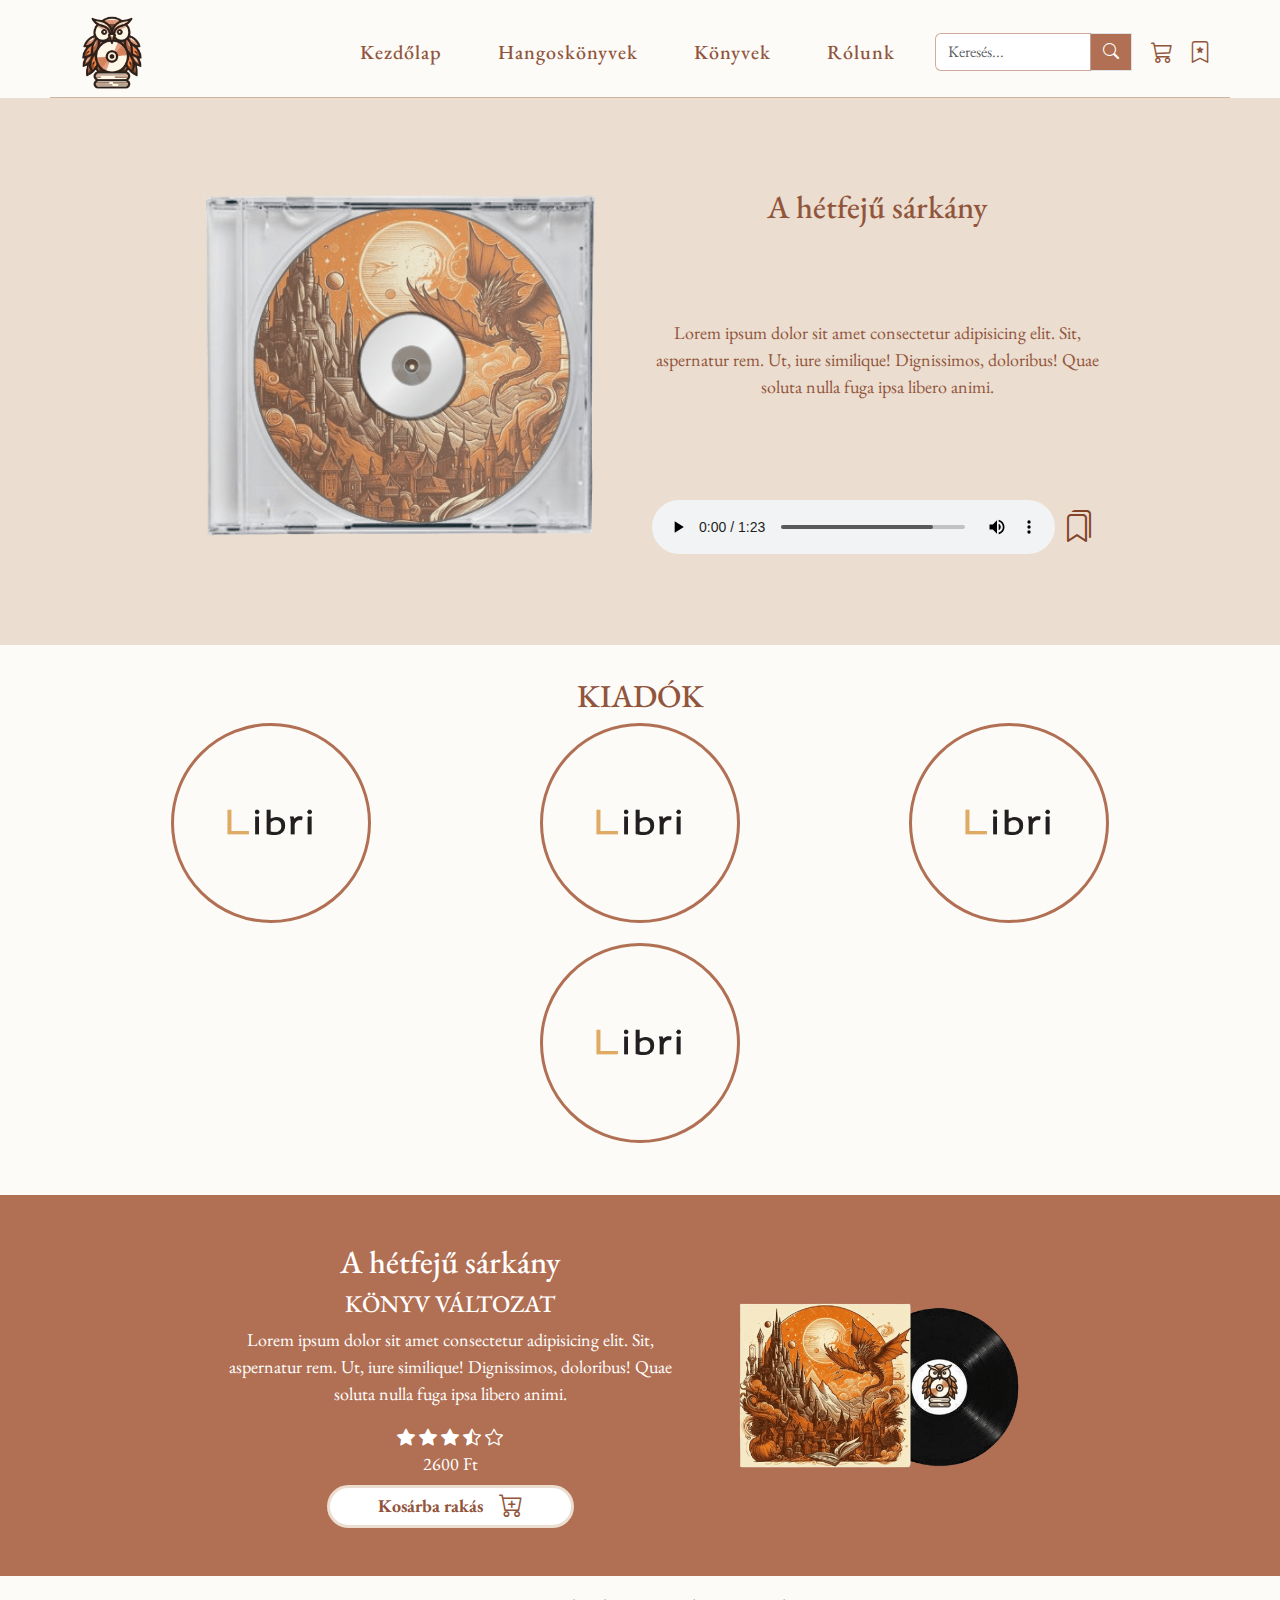
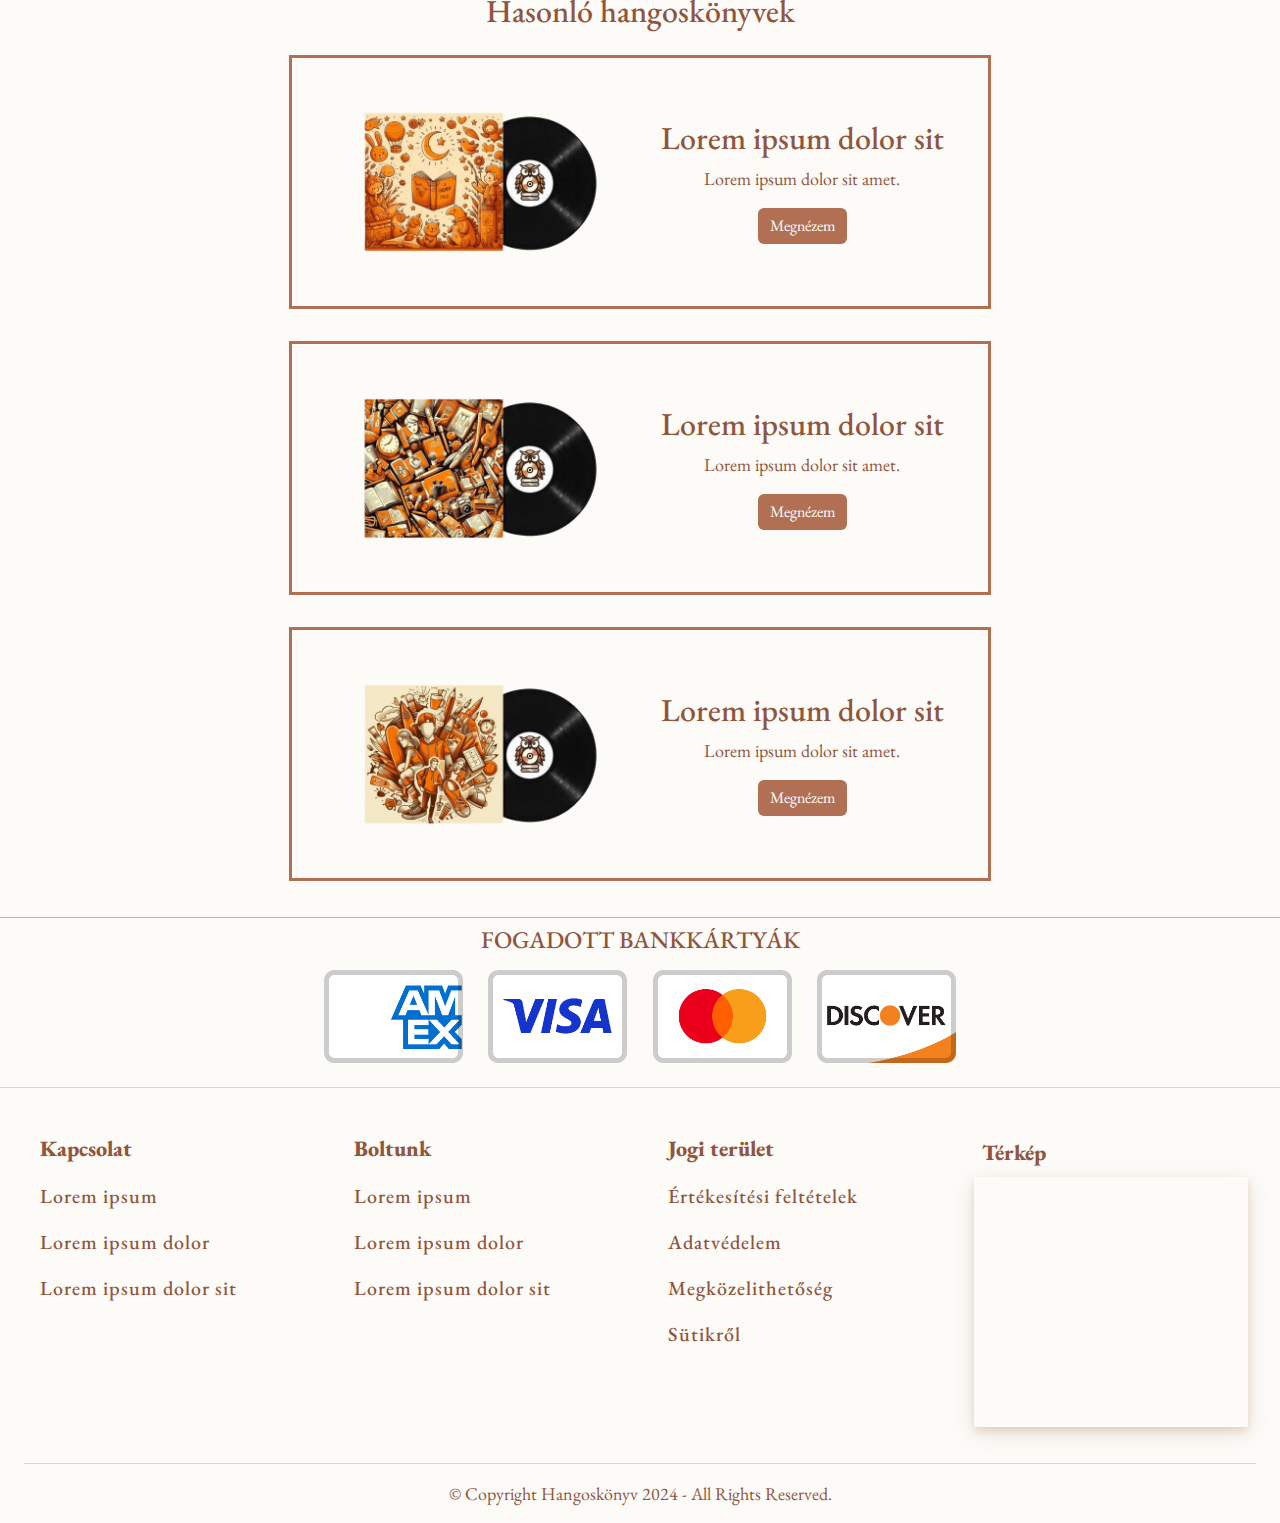
==== commit b001fe83: "hangok behelyettesítése" ====
--- a/audiobook1.html
+++ b/audiobook1.html
@@ -57,7 +57,7 @@
                           
                             <div class="col-sm-12 col-md-12 col-lg-1 d-flex align-items-center justify-content-center">
                                 <span class="nav-icons d-flex">
-                                    <a href="cart.html"><i class="bi bi-cart3 mx-2"></i></a>
+                                    <a href="cart.html" class="position-relative"><i class="bi bi-cart3 mx-2"></i><span id="cartBadge" class="position-absolute translate-middle badge rounded-pill"></span></a>
                                     <a data-bs-toggle="offcanvas" href="#bookmarks" role="button"
                                         aria-controls="bookmarks"><i class="bi bi-bookmark-star mx-2"></i></a>
                                 </span>
@@ -78,12 +78,12 @@
                     </div>
                     <div
                         class="col-lg-5 col-md-5 col-12 d-flex flex-column justify-content-around align-items-center text-center">
-                        <h2 id="audiobookName">Lorem ipsum dolor sit 1</h2>
+                        <h2 id="audiobookName">A hétfejű sárkány</h2>
                         <p>Lorem ipsum dolor sit amet consectetur adipisicing elit. Sit, aspernatur rem. Ut, iure
                             similique! Dignissimos, doloribus! Quae soluta nulla fuga ipsa libero animi.</p>
                         <div class="d-flex w-100">
                             <audio controls class="w-100">
-                                <source src="" type="audio/wav">
+                                <source src="audio/sarkany.mp3" type="audio/wav">
                                 A böngészője nem támogatja a hang lejátszást.
                             </audio>
                             <div class="my-auto pt-2">
@@ -114,7 +114,7 @@
                     <div
                         class="col-lg-5 col-md-6 col-12 order-md-1 order-2 d-flex flex-column justify-content-around align-items-center text-center">
                         <div>
-                            <h2 id="bookName">Lorem ipsum dolor sit 1</h2>
+                            <h2 id="bookName">A hétfejű sárkány</h2>
                             <h4>Könyv változat</h4>
                         </div>
                         <p>Lorem ipsum dolor sit amet consectetur adipisicing elit. Sit, aspernatur rem. Ut, iure
--- a/css/style.css
+++ b/css/style.css
@@ -179,13 +179,22 @@
 
   }
 
-.suggestions article, .choose-us i::before, .publishers img{
-    border: 3px solid #b16f53;
+.suggestions article, .choose-us i::before, .publishers img, .cardSelected {
+    border: 3px solid #b16f53 !important;
+}
+
+.cardSelected {
+    border-radius: 5px;
+    background-color: #b16f53;
 }
 
 .btn.more, .input-group-text,.quote, .book, .cartList, .cartList td, .cartList th, .suggestions button, .toast-container .toast {
 background-color: #b16f53!important;
 color: #ffffff!important;
+}
+
+.toast-container #checkoutFail {
+    background-color: #dc3545 !important
 }
 
 .toast-container .toast a {
@@ -260,8 +269,12 @@
     font-size: 20px;
 }
 
-.cards img:hover {
+.cards img:hover, .checkoutCards div:hover {
     filter: drop-shadow(0 0 10px rgba(165, 122, 86, 0.25));
+}
+
+.addBookmark:hover, .removeBookmark:hover, .addToCart:hover {
+    filter: drop-shadow(0 0 10px rgba(5, 5, 5, 0.25));
 }
 
 footer a {
@@ -370,9 +383,22 @@
 }
 
 
-.removeBookmark, .cartNone {
+.removeBookmark, .cartNone, .confirmedPurchase, .couponActivate, .couponRow {
     display: none;
 }
+
+.couponActivate {
+    color: #33b87a;
+}
+
+.position-relative span {
+    display: none;
+    font-size: 12px;
+    top: 85%;
+    left: 85%;
+    background-color: #b16f53;
+}
+
 
 @media only screen and (max-width: 1570px) {
     .checkoutCards {
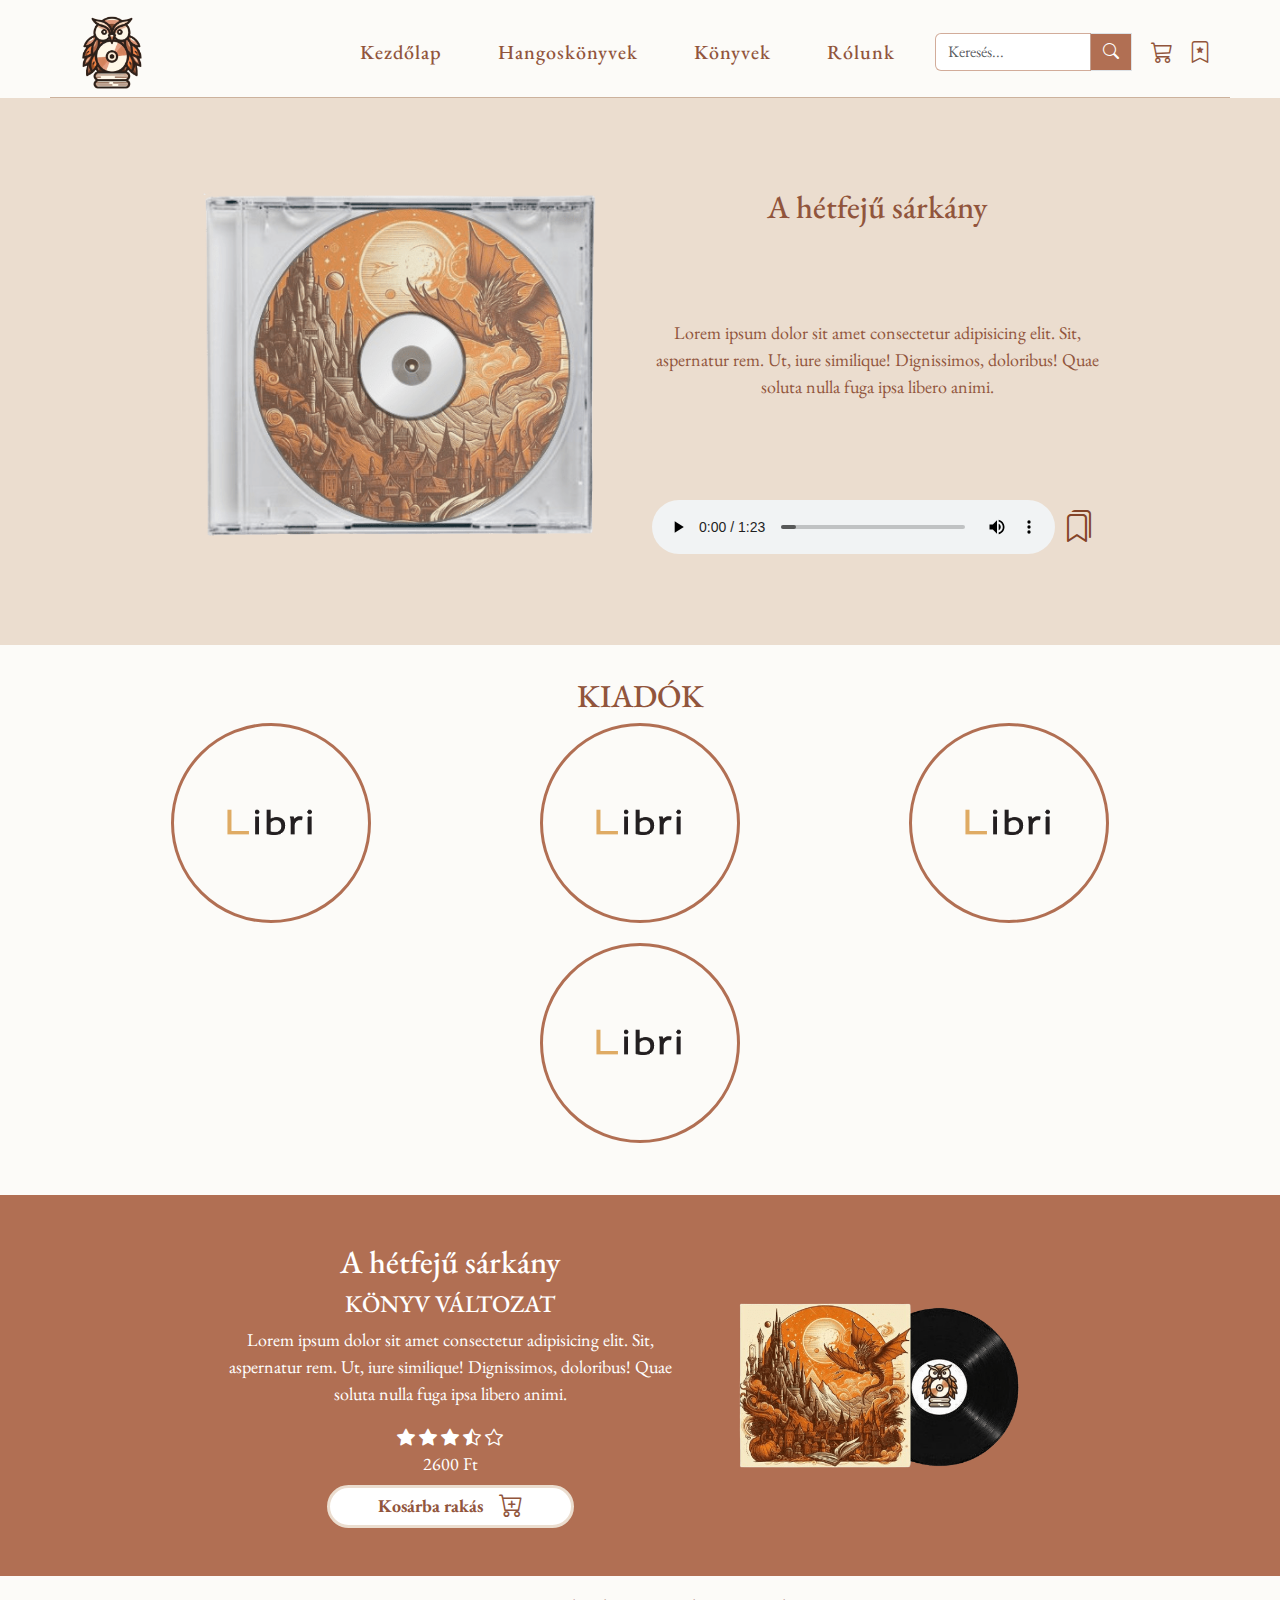
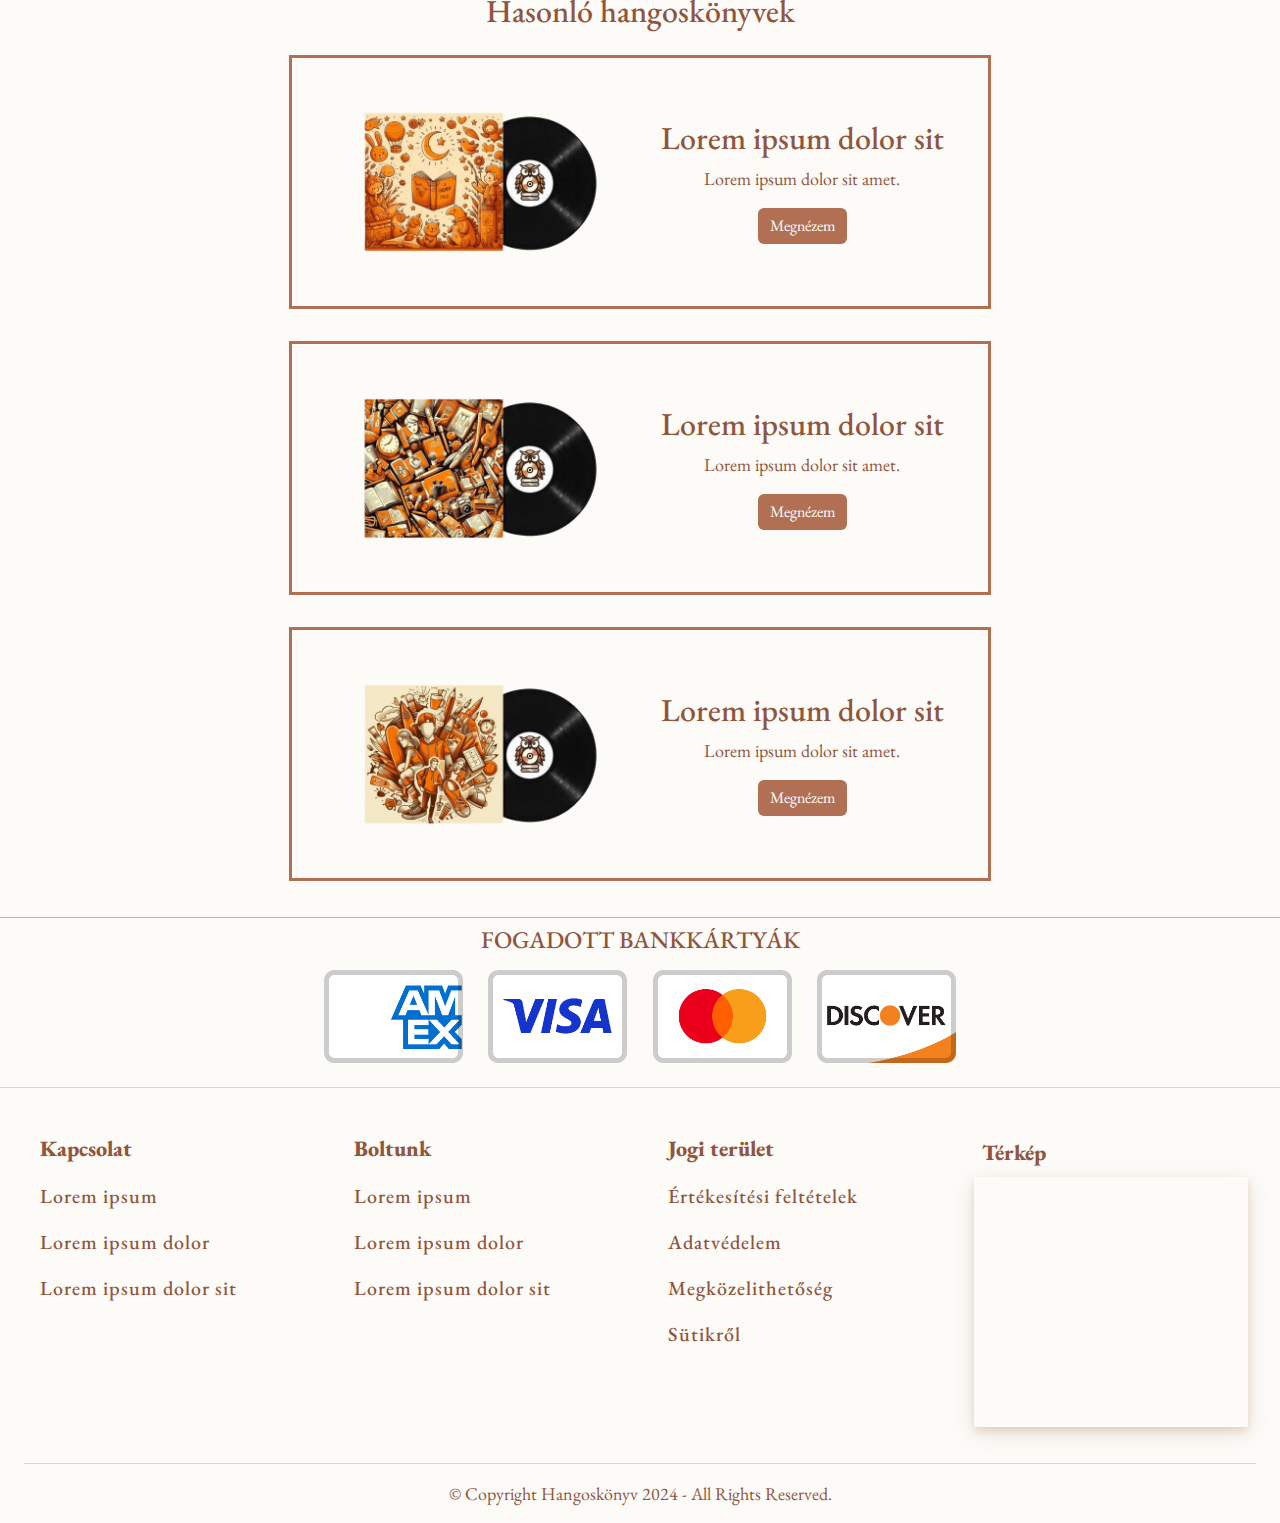
==== commit 7ea9f018: "Szöveg átírás +videó" ====
--- a/audiobook1.html
+++ b/audiobook1.html
@@ -159,7 +159,7 @@
                             <div class="d-flex align-items-center flex-column justify-content-center w-100">
                                 <h2>Lorem ipsum dolor sit</h2>
                                 <p>Lorem ipsum dolor sit amet.</p>
-                                <button type="button" class="btn btn-primary">Megnézem</button>
+                                <a href="lit2.html">  <button type="button" class="btn btn-primary">Megnézem</button> </a>
                             </div>
                         </div>
             </article>
@@ -177,7 +177,7 @@
                             <div class="d-flex align-items-center flex-column justify-content-center w-100">
                                 <h2>Lorem ipsum dolor sit</h2>
                                 <p>Lorem ipsum dolor sit amet.</p>
-                                <button type="button" class="btn btn-primary">Megnézem</button>
+                                <a href="lit1.html">  <button type="button" class="btn btn-primary">Megnézem</button> </a>
                             </div>
                         </div>
             </article>
@@ -195,7 +195,7 @@
                             <div class="d-flex align-items-center flex-column justify-content-center w-100">
                                 <h2>Lorem ipsum dolor sit</h2>
                                 <p>Lorem ipsum dolor sit amet.</p>
-                                <button type="button" class="btn btn-primary">Megnézem</button>
+                                <a href="lit2.html">  <button type="button" class="btn btn-primary">Megnézem</button> </a>
                             </div>
                         </div>
             </article>
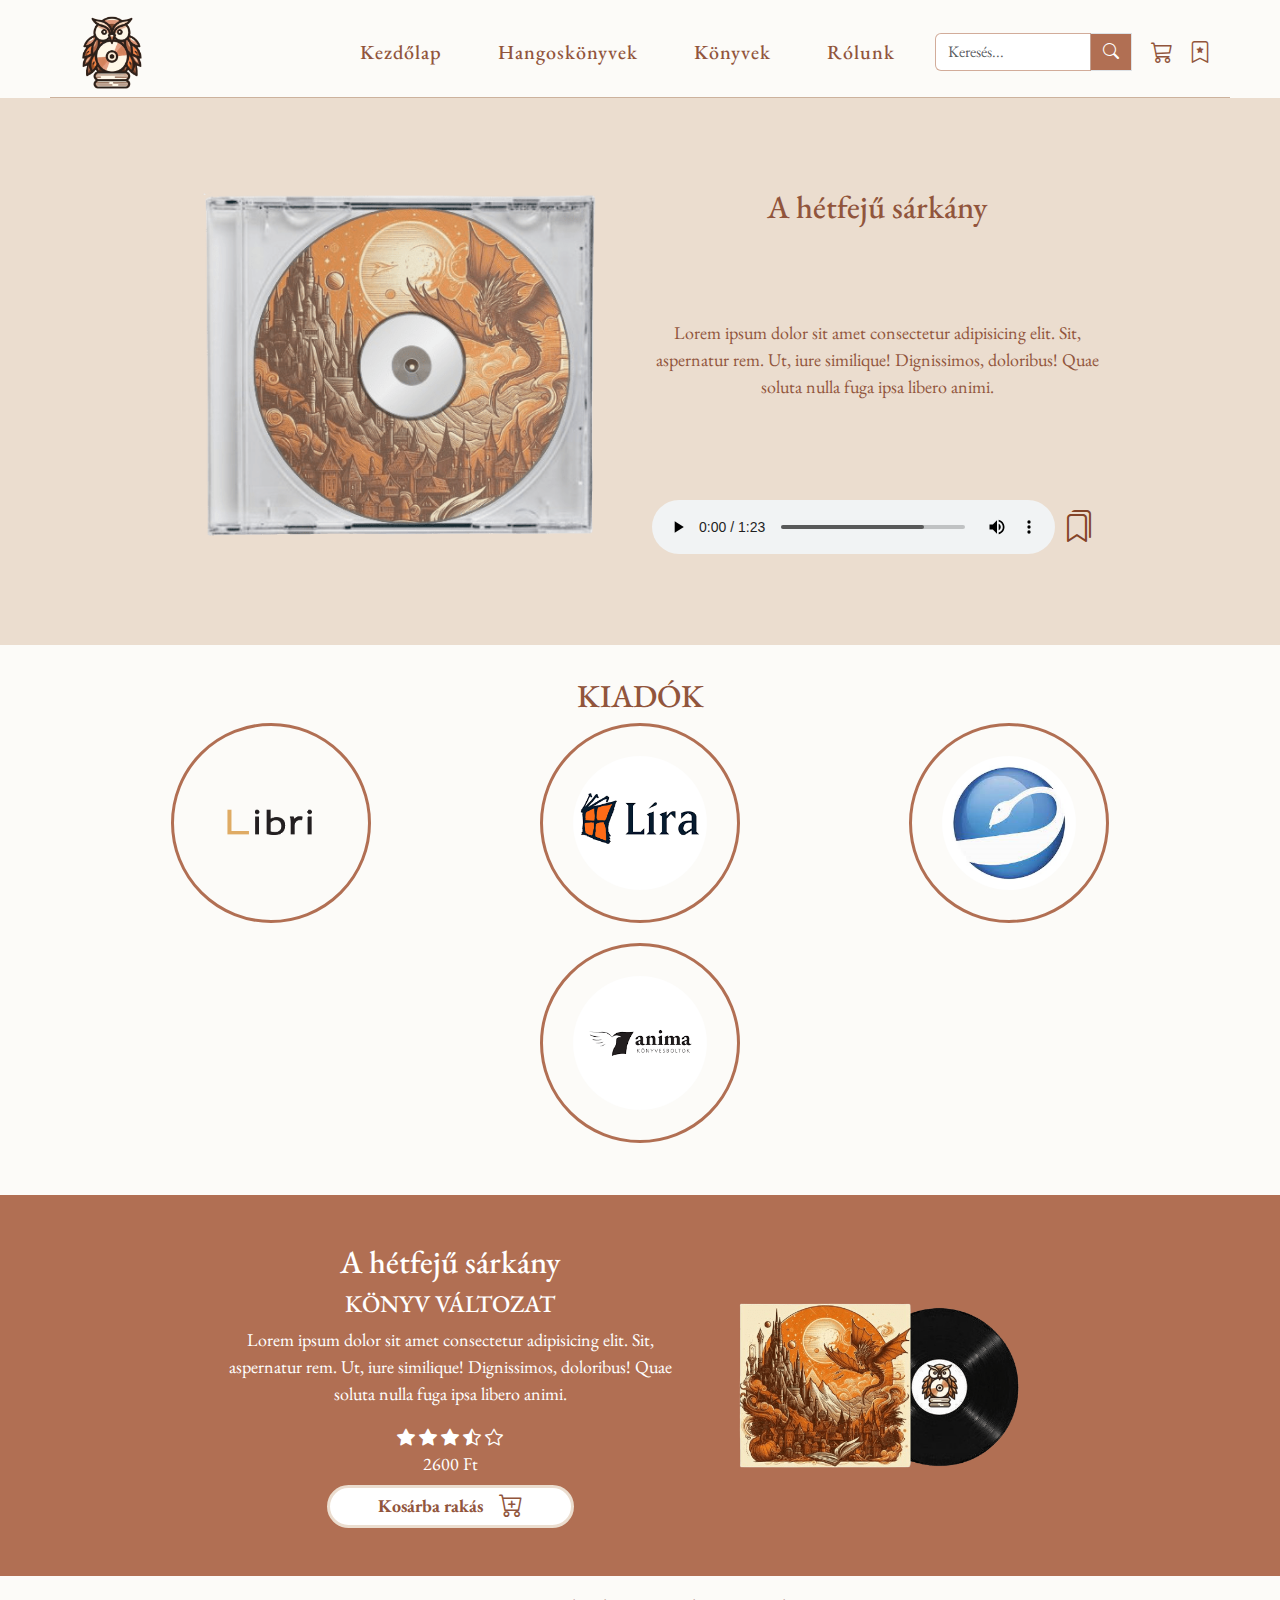
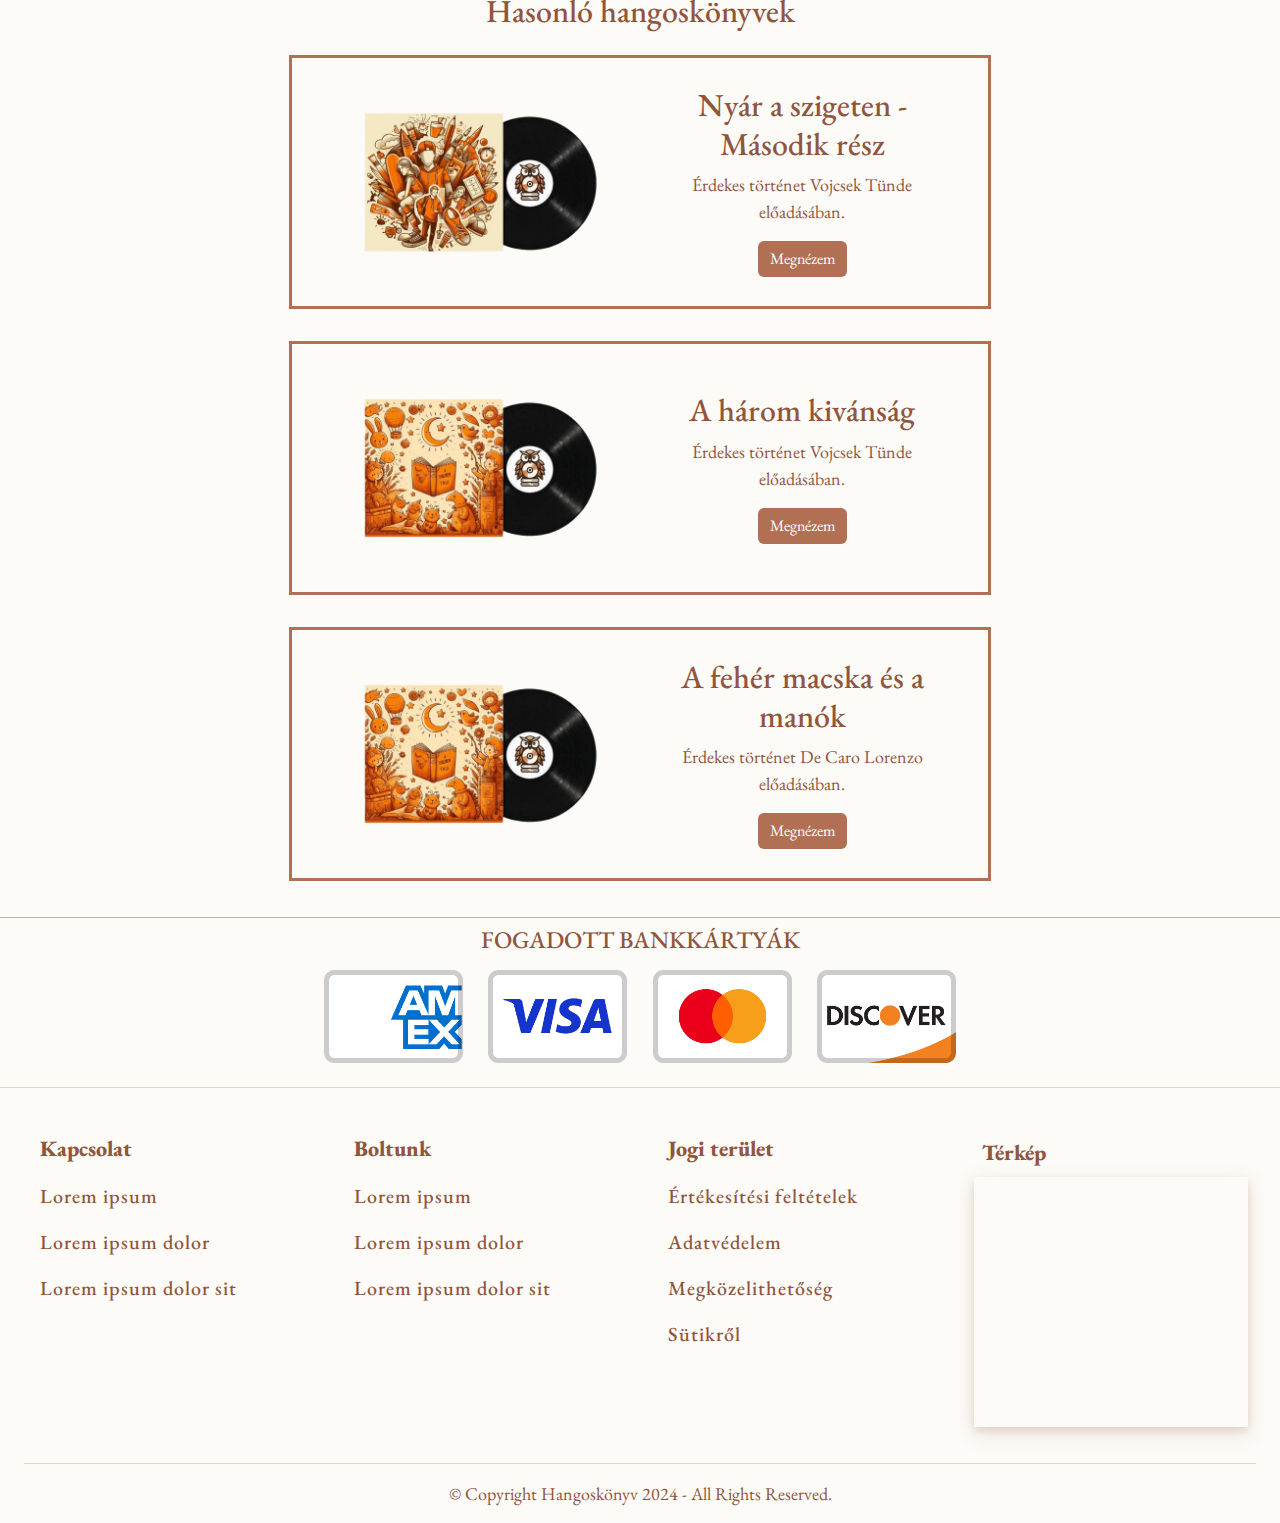
==== commit eda21357: "Final" ====
--- a/audiobook1.html
+++ b/audiobook1.html
@@ -102,9 +102,9 @@
             <h2>Kiadók</h2>
             <div class="d-flex justify-content-around publisher-imgs flex-wrap">
                 <div><img src="img/publisher.png" alt="Libri" title="Libri"></div>
-                <div><img src="img/publisher.png" alt="Libri" title="Libri"></div>
-                <div><img src="img/publisher.png" alt="Libri" title="Libri"></div>
-                <div><img src="img/publisher.png" alt="Libri" title="Libri"></div>
+                <div><img src="img/publisher2.png" alt="Líra" title="Líra"></div>
+                <div><img src="img/publisher3.jpg" alt="Medicina" title="Medicina könyvesbolt"></div>
+                <div><img src="img/publisher4.png" alt="Anima" title="Anima könyvesbolt"></div>
             </div>
         </section>
 
@@ -151,15 +151,15 @@
                     <div class="row justify-content-center">
                         <div class="col-lg-6 col-md-6 col-sm-12 text-center">
                             <div class="d-flex">
-                                <div class="ms-auto"><img src="img/child-album.png" width="100%" alt="Hangoskönyv"
+                                <div class="ms-auto"><img src="img/teen-album.png" width="100%" alt="Hangoskönyv"
                                         title="Hangoskönyv"></div>
                             </div>
                         </div>
                         <div class="col-lg-6 col-md-6 col-sm-12 text-center d-flex align-items-center">
                             <div class="d-flex align-items-center flex-column justify-content-center w-100">
-                                <h2>Lorem ipsum dolor sit</h2>
-                                <p>Lorem ipsum dolor sit amet.</p>
-                                <a href="lit2.html">  <button type="button" class="btn btn-primary">Megnézem</button> </a>
+                                <h2>Nyár a szigeten - Második rész</h2>
+                                <p>Érdekes történet Vojcsek Tünde előadásában.</p>
+                               <a href="teen2.html"><button type="button" class="btn btn-primary">Megnézem</button></a> 
                             </div>
                         </div>
             </article>
@@ -169,15 +169,15 @@
                     <div class="row justify-content-center">
                         <div class="col-lg-6 col-md-6 col-sm-12 text-center">
                             <div class="d-flex">
-                                <div class="ms-auto"><img src="img/fiction-album.png" width="100%" alt="Hangoskönyv"
+                                <div class="ms-auto"><img src="img/child-album.png" width="100%" alt="Hangoskönyv"
                                         title="Hangoskönyv"></div>
                             </div>
                         </div>
                         <div class="col-lg-6 col-md-6 col-sm-12 text-center d-flex align-items-center">
                             <div class="d-flex align-items-center flex-column justify-content-center w-100">
-                                <h2>Lorem ipsum dolor sit</h2>
-                                <p>Lorem ipsum dolor sit amet.</p>
-                                <a href="lit1.html">  <button type="button" class="btn btn-primary">Megnézem</button> </a>
+                                <h2>A három kivánság</h2>
+                                <p>Érdekes történet Vojcsek Tünde előadásában.</p>
+                              <a href="child2.html">  <button type="button" class="btn btn-primary">Megnézem</button></a>
                             </div>
                         </div>
             </article>
@@ -187,15 +187,15 @@
                     <div class="row justify-content-center">
                         <div class="col-lg-6 col-md-6 col-sm-12 text-center">
                             <div class="d-flex">
-                                <div class="ms-auto"><img src="img/teen-album.png" width="100%" alt="Hangoskönyv"
+                                <div class="ms-auto"><img src="img/child-album.png" width="100%" alt="Hangoskönyv"
                                         title="Hangoskönyv"></div>
                             </div>
                         </div>
                         <div class="col-lg-6 col-md-6 col-sm-12 text-center d-flex align-items-center">
                             <div class="d-flex align-items-center flex-column justify-content-center w-100">
-                                <h2>Lorem ipsum dolor sit</h2>
-                                <p>Lorem ipsum dolor sit amet.</p>
-                                <a href="lit2.html">  <button type="button" class="btn btn-primary">Megnézem</button> </a>
+                                <h2>A fehér macska és a manók</h2>
+                                <p>Érdekes történet De Caro Lorenzo előadásában.</p>
+                                <a href="child1.html">   <button type="button" class="btn btn-primary">Megnézem</button> </a>
                             </div>
                         </div>
             </article>
